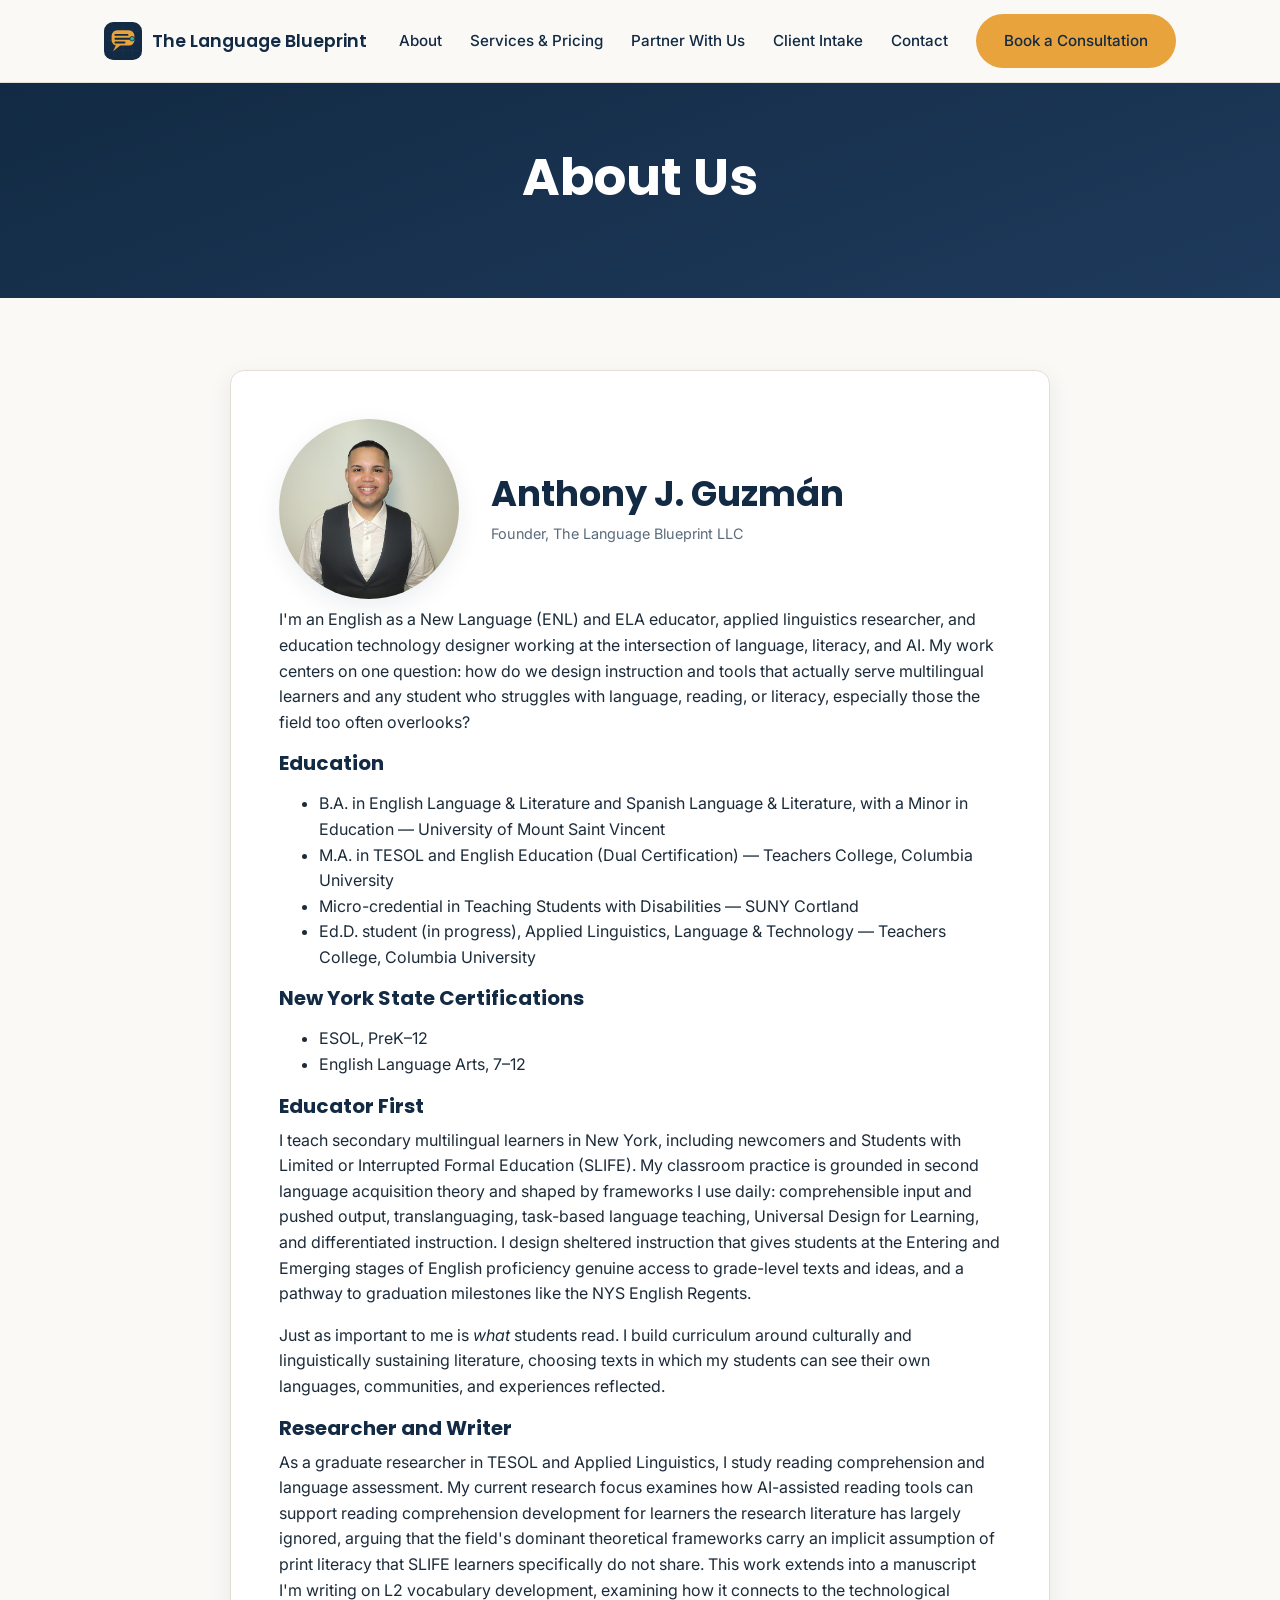
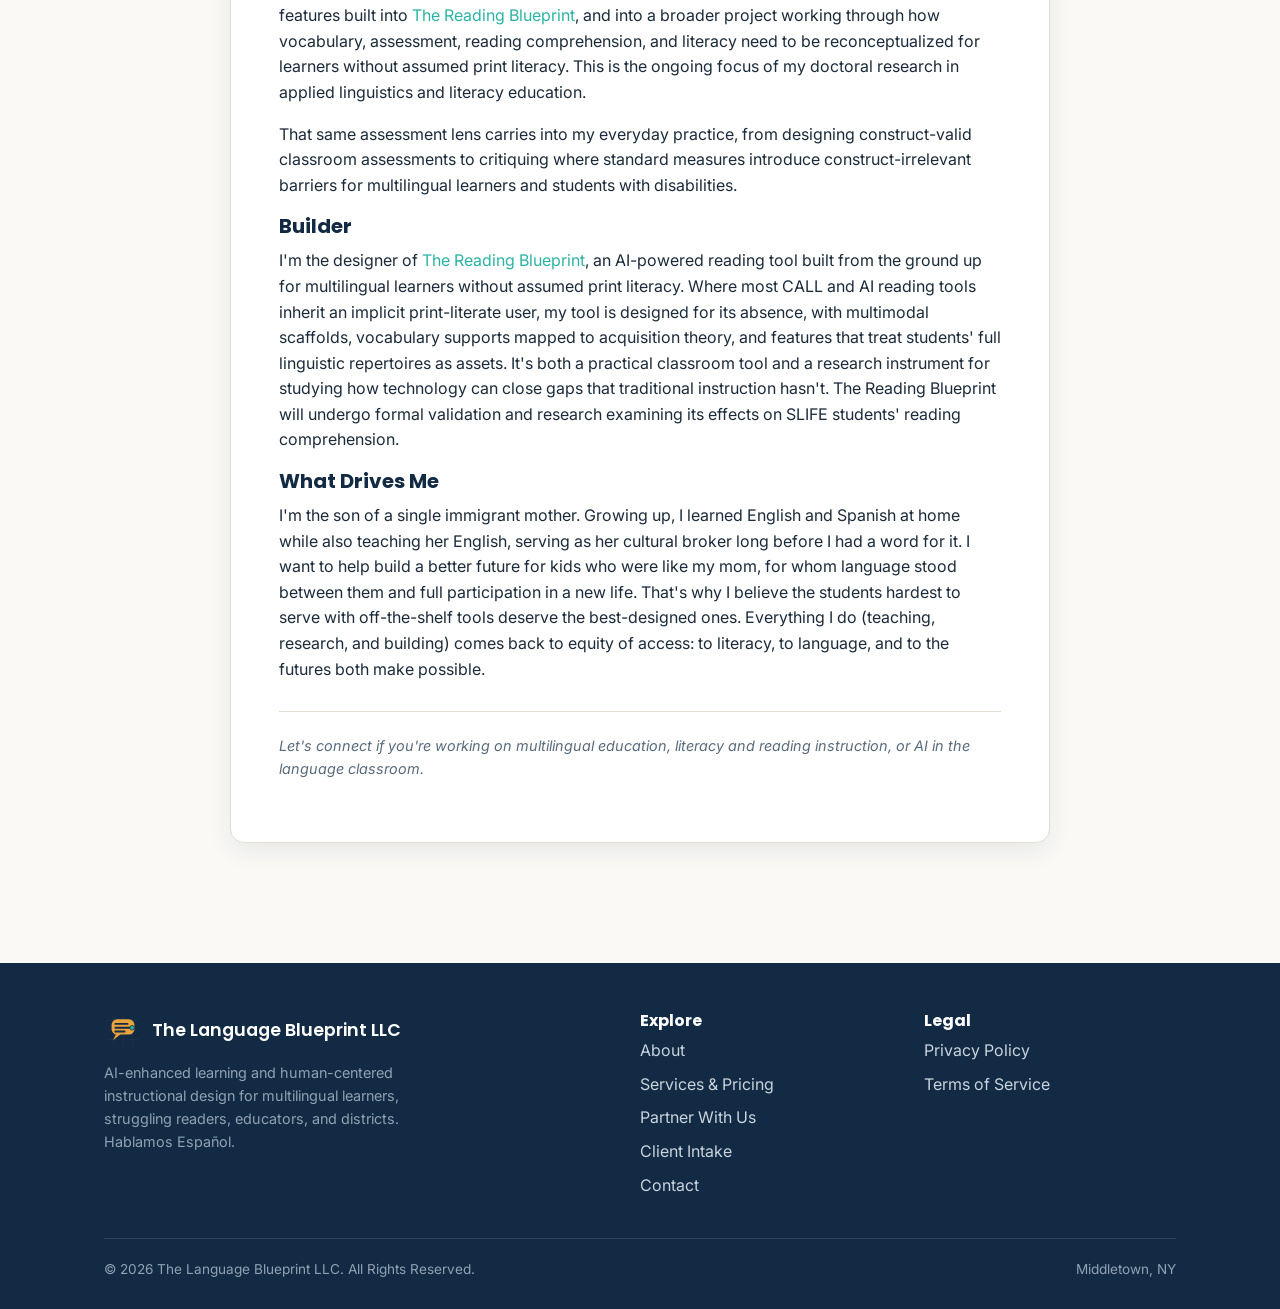
==== about.html @ ee3b9d3e "Link The Reading Blueprint in the Researcher and Writer section" ====
<!doctype html>
<html lang="en">
<head>
<meta charset="UTF-8">
<meta name="viewport" content="width=device-width, initial-scale=1.0">
<title>About Anthony J. Guzmán | The Language Blueprint LLC</title>
<meta name="description" content="ENL/ELA educator, applied linguistics researcher, and education technology designer working at the intersection of language, literacy, and AI.">
<link rel="icon" type="image/svg+xml" href="assets/favicon.svg">
<link rel="icon" type="image/png" sizes="128x128" href="assets/favicon-128.png">
<link rel="preconnect" href="https://fonts.googleapis.com">
<link href="https://fonts.googleapis.com/css2?family=Inter:wght@400;500;600&family=Poppins:wght@500;600;700&display=swap" rel="stylesheet">
<link rel="stylesheet" href="css/style.css">
</head>
<body>

<header class="site-header">
  <nav class="nav">
    <a href="index.html" class="brand">
      <img src="assets/logo-icon.svg" alt="The Language Blueprint LLC logo">
      The Language Blueprint
    </a>
    <button class="nav-toggle" aria-label="Toggle menu">&#9776;</button>
    <ul class="nav-links">
      <li><a href="about.html">About</a></li>
      <li><a href="services.html">Services &amp; Pricing</a></li>
          <li><a href="partner.html">Partner With Us</a></li>
      <li><a href="intake.html">Client Intake</a></li>
      <li><a href="contact.html">Contact</a></li>
      <li><a href="contact.html#book" class="btn btn-primary">Book a Consultation</a></li>
    </ul>
  </nav>
</header>

<section class="hero" style="padding:64px 0;">
  <div class="container">
    <h1>About Us</h1>
  </div>
</section>

<section>
  <div class="container">
    <div class="legal-doc" style="max-width:820px;">

      <div style="display:flex; gap:32px; align-items:center; flex-wrap:wrap; margin-bottom:8px;">
        <img src="assets/anthony-photo.jpg" alt="Anthony J. Guzmán" style="width:180px; height:180px; object-fit:cover; border-radius:50%; box-shadow:var(--shadow); flex-shrink:0;">
        <div>
          <h2 style="margin-bottom:0.2em;">Anthony J. Guzmán</h2>
          <p class="small" style="margin:0;">Founder, The Language Blueprint LLC</p>
        </div>
      </div>

      <p>I'm an English as a New Language (ENL) and ELA educator, applied linguistics researcher, and education technology designer working at the intersection of language, literacy, and AI. My work centers on one question: how do we design instruction and tools that actually serve multilingual learners and any student who struggles with language, reading, or literacy, especially those the field too often overlooks?</p>

      <h3>Education</h3>
      <ul>
        <li>B.A. in English Language &amp; Literature and Spanish Language &amp; Literature, with a Minor in Education — University of Mount Saint Vincent</li>
        <li>M.A. in TESOL and English Education (Dual Certification) — Teachers College, Columbia University</li>
        <li>Micro-credential in Teaching Students with Disabilities — SUNY Cortland</li>
        <li>Ed.D. student (in progress), Applied Linguistics, Language &amp; Technology — Teachers College, Columbia University</li>
      </ul>

      <h3>New York State Certifications</h3>
      <ul>
        <li>ESOL, PreK–12</li>
        <li>English Language Arts, 7–12</li>
      </ul>

      <h3>Educator First</h3>
      <p>I teach secondary multilingual learners in New York, including newcomers and Students with Limited or Interrupted Formal Education (SLIFE). My classroom practice is grounded in second language acquisition theory and shaped by frameworks I use daily: comprehensible input and pushed output, translanguaging, task-based language teaching, Universal Design for Learning, and differentiated instruction. I design sheltered instruction that gives students at the Entering and Emerging stages of English proficiency genuine access to grade-level texts and ideas, and a pathway to graduation milestones like the NYS English Regents.</p>
      <p>Just as important to me is <em>what</em> students read. I build curriculum around culturally and linguistically sustaining literature, choosing texts in which my students can see their own languages, communities, and experiences reflected.</p>

      <h3>Researcher and Writer</h3>
      <p>As a graduate researcher in TESOL and Applied Linguistics, I study reading comprehension and language assessment. My current research focus examines how AI-assisted reading tools can support reading comprehension development for learners the research literature has largely ignored, arguing that the field's dominant theoretical frameworks carry an implicit assumption of print literacy that SLIFE learners specifically do not share. This work extends into a manuscript I'm writing on L2 vocabulary development, examining how it connects to the technological features built into <a href="https://slife-app-158333036460.us-central1.run.app/app" target="_blank" rel="noopener">The Reading Blueprint</a>, and into a broader project working through how vocabulary, assessment, reading comprehension, and literacy need to be reconceptualized for learners without assumed print literacy. This is the ongoing focus of my doctoral research in applied linguistics and literacy education.</p>
      <p>That same assessment lens carries into my everyday practice, from designing construct-valid classroom assessments to critiquing where standard measures introduce construct-irrelevant barriers for multilingual learners and students with disabilities.</p>

      <h3>Builder</h3>
      <p>I'm the designer of <a href="https://slife-app-158333036460.us-central1.run.app/app" target="_blank" rel="noopener">The Reading Blueprint</a>, an AI-powered reading tool built from the ground up for multilingual learners without assumed print literacy. Where most CALL and AI reading tools inherit an implicit print-literate user, my tool is designed for its absence, with multimodal scaffolds, vocabulary supports mapped to acquisition theory, and features that treat students' full linguistic repertoires as assets. It's both a practical classroom tool and a research instrument for studying how technology can close gaps that traditional instruction hasn't. The Reading Blueprint will undergo formal validation and research examining its effects on SLIFE students' reading comprehension.</p>

      <h3>What Drives Me</h3>
      <p>I'm the son of a single immigrant mother. Growing up, I learned English and Spanish at home while also teaching her English, serving as her cultural broker long before I had a word for it. I want to help build a better future for kids who were like my mom, for whom language stood between them and full participation in a new life. That's why I believe the students hardest to serve with off-the-shelf tools deserve the best-designed ones. Everything I do (teaching, research, and building) comes back to equity of access: to literacy, to language, and to the futures both make possible.</p>

      <p class="small" style="margin-top:2em; border-top:1px solid var(--border); padding-top:1.5em;"><em>Let's connect if you're working on multilingual education, literacy and reading instruction, or AI in the language classroom.</em></p>

    </div>
  </div>
</section>

<footer class="site-footer">
  <div class="container">
    <div class="footer-grid">
      <div>
        <a href="index.html" class="brand" style="color:#fff;">
          <img src="assets/logo-icon.svg" alt="The Language Blueprint LLC logo">
          The Language Blueprint LLC
        </a>
        <p class="small" style="color:#90A2B3; max-width:320px; margin-top:12px;">AI-enhanced learning and human-centered instructional design for multilingual learners, struggling readers, educators, and districts. Hablamos Español.</p>
      </div>
      <div>
        <h4>Explore</h4>
        <ul>
          <li><a href="about.html">About</a></li>
          <li><a href="services.html">Services &amp; Pricing</a></li>
          <li><a href="partner.html">Partner With Us</a></li>
          <li><a href="intake.html">Client Intake</a></li>
          <li><a href="contact.html">Contact</a></li>
        </ul>
      </div>
      <div>
        <h4>Legal</h4>
        <ul>
          <li><a href="privacy-policy.html">Privacy Policy</a></li>
          <li><a href="terms-of-service.html">Terms of Service</a></li>
        </ul>
      </div>
    </div>
    <div class="footer-bottom">
      <span>&copy; <span id="year"></span> The Language Blueprint LLC. All Rights Reserved.</span>
      <span>Middletown, NY</span>
    </div>
  </div>
</footer>

<script src="js/main.js"></script>
</body>
</html>
---- css/style.css ----
/* ============================================
   The Language Blueprint LLC — Site Stylesheet
   ============================================ */

:root {
  --navy: #122A43;
  --navy-light: #1E3A5C;
  --amber: #E8A33D;
  --amber-dark: #C9812A;
  --teal: #2BB3A3;
  --bg: #FAF9F6;
  --bg-alt: #F1EEE6;
  --text: #1C2B3A;
  --muted: #5A6B7B;
  --border: #E3DFD4;
  --radius: 14px;
  --max-width: 1120px;
  --shadow: 0 8px 24px rgba(18, 42, 67, 0.08);
}

* { box-sizing: border-box; }

html { scroll-behavior: smooth; }

body {
  margin: 0;
  font-family: 'Inter', 'Segoe UI', Arial, sans-serif;
  color: var(--text);
  background: var(--bg);
  line-height: 1.6;
}

h1, h2, h3, h4 {
  font-family: 'Poppins', 'Segoe UI', Arial, sans-serif;
  color: var(--navy);
  line-height: 1.2;
  margin: 0 0 0.5em;
}

h1 { font-size: clamp(2.1rem, 4vw, 3.2rem); }
h2 { font-size: clamp(1.6rem, 3vw, 2.2rem); }
h3 { font-size: 1.25rem; }

p { margin: 0 0 1em; color: var(--text); }

a { color: var(--teal); text-decoration: none; }
a:hover { text-decoration: underline; }

img, svg { max-width: 100%; display: block; }

.container {
  max-width: var(--max-width);
  margin: 0 auto;
  padding: 0 24px;
}

/* ---------- Header / Nav ---------- */

.site-header {
  position: sticky;
  top: 0;
  z-index: 100;
  background: rgba(250, 249, 246, 0.92);
  backdrop-filter: blur(6px);
  border-bottom: 1px solid var(--border);
}

.nav {
  display: flex;
  align-items: center;
  justify-content: space-between;
  padding: 14px 24px;
  max-width: var(--max-width);
  margin: 0 auto;
}

.brand {
  display: flex;
  align-items: center;
  gap: 10px;
  font-family: 'Poppins', sans-serif;
  font-weight: 600;
  font-size: 1.1rem;
  color: var(--navy);
}

.brand img { width: 38px; height: 38px; }
.brand:hover { text-decoration: none; }

.nav-links {
  display: flex;
  align-items: center;
  gap: 28px;
  list-style: none;
  margin: 0;
  padding: 0;
}

.nav-links a {
  color: var(--navy);
  font-weight: 500;
  font-size: 0.95rem;
}

.nav-toggle {
  display: none;
  background: none;
  border: none;
  font-size: 1.6rem;
  color: var(--navy);
  cursor: pointer;
}

@media (max-width: 780px) {
  .nav-toggle { display: block; }
  .nav-links {
    position: absolute;
    top: 100%;
    left: 0;
    right: 0;
    background: var(--bg);
    flex-direction: column;
    align-items: flex-start;
    gap: 0;
    border-bottom: 1px solid var(--border);
    max-height: 0;
    overflow: hidden;
    transition: max-height 0.25s ease;
  }
  .nav-links.open { max-height: 400px; }
  .nav-links li { width: 100%; }
  .nav-links a {
    display: block;
    padding: 14px 24px;
    width: 100%;
    border-top: 1px solid var(--border);
  }
}

/* ---------- Buttons ---------- */

.btn {
  display: inline-flex;
  align-items: center;
  justify-content: center;
  gap: 8px;
  padding: 13px 26px;
  border-radius: 999px;
  font-weight: 600;
  font-size: 0.95rem;
  cursor: pointer;
  border: 2px solid transparent;
  transition: transform 0.15s ease, box-shadow 0.15s ease, background 0.15s ease;
  white-space: nowrap;
}

.btn:hover { text-decoration: none; transform: translateY(-1px); }

.btn-primary {
  background: var(--amber);
  color: var(--navy);
}
.btn-primary:hover { background: var(--amber-dark); }

.btn-outline {
  background: transparent;
  border-color: var(--navy);
  color: var(--navy);
}
.btn-outline:hover { background: var(--navy); color: #fff; }

.btn-teal {
  background: var(--teal);
  color: #fff;
}
.btn-teal:hover { background: #23917f; }

.btn-block { width: 100%; }

/* ---------- Hero ---------- */

.hero {
  background: linear-gradient(160deg, var(--navy) 0%, var(--navy-light) 100%);
  color: #fff;
  padding: 96px 0 84px;
}

.hero .container { text-align: center; max-width: 780px; }

.hero h1 { color: #fff; }

.hero p.lede {
  font-size: 1.15rem;
  color: #DDE6EE;
  margin-bottom: 2em;
}

.hero-ctas {
  display: flex;
  gap: 16px;
  justify-content: center;
  flex-wrap: wrap;
}

/* ---------- Sections ---------- */

section { padding: 72px 0; }
section.alt { background: var(--bg-alt); }

.section-head {
  text-align: center;
  max-width: 640px;
  margin: 0 auto 48px;
}

.section-head p { color: var(--muted); }

/* ---------- Cards / Grid ---------- */

.grid {
  display: grid;
  gap: 28px;
  grid-template-columns: repeat(auto-fit, minmax(250px, 1fr));
}

.card {
  background: #fff;
  border: 1px solid var(--border);
  border-radius: var(--radius);
  padding: 28px;
  box-shadow: var(--shadow);
}

.card ul { padding-left: 1.1em; margin: 0.5em 0 0; color: var(--muted); }
.card li { margin-bottom: 0.4em; }

.icon-badge {
  width: 44px;
  height: 44px;
  border-radius: 12px;
  background: var(--amber);
  color: var(--navy);
  display: flex;
  align-items: center;
  justify-content: center;
  font-weight: 700;
  margin-bottom: 16px;
}

/* ---------- Pricing ---------- */

.price-card {
  background: #fff;
  border: 1px solid var(--border);
  border-radius: var(--radius);
  padding: 32px;
  box-shadow: var(--shadow);
  display: flex;
  flex-direction: column;
}

.price-card .fee {
  font-family: 'Poppins', sans-serif;
  font-size: 2rem;
  font-weight: 600;
  color: var(--navy);
  margin: 8px 0 16px;
}

.price-card .fee span {
  font-size: 0.95rem;
  color: var(--muted);
  font-weight: 400;
}

.price-card ul {
  list-style: none;
  padding: 0;
  margin: 0 0 24px;
  color: var(--muted);
  flex-grow: 1;
}

.price-card li {
  padding-left: 1.6em;
  position: relative;
  margin-bottom: 10px;
}

.price-card li::before {
  content: "✓";
  position: absolute;
  left: 0;
  color: var(--teal);
  font-weight: 700;
}

.price-card.featured {
  border: 2px solid var(--amber);
  transform: scale(1.02);
}

.badge {
  display: inline-block;
  background: var(--teal);
  color: #fff;
  font-size: 0.75rem;
  font-weight: 700;
  letter-spacing: 0.05em;
  text-transform: uppercase;
  padding: 4px 12px;
  border-radius: 999px;
  margin-bottom: 12px;
  align-self: flex-start;
}

/* ---------- Forms ---------- */

.form-card {
  background: #fff;
  border: 1px solid var(--border);
  border-radius: var(--radius);
  padding: 32px;
  box-shadow: var(--shadow);
  max-width: 640px;
  margin: 0 auto;
}

label {
  display: block;
  font-weight: 600;
  font-size: 0.9rem;
  margin: 18px 0 6px;
  color: var(--navy);
}

label:first-child { margin-top: 0; }

input, select, textarea {
  width: 100%;
  padding: 12px 14px;
  border: 1px solid var(--border);
  border-radius: 8px;
  font-family: inherit;
  font-size: 1rem;
  background: var(--bg);
  color: var(--text);
}

input:focus, select:focus, textarea:focus {
  outline: none;
  border-color: var(--teal);
}

.checkbox-row {
  display: flex;
  gap: 10px;
  align-items: flex-start;
  margin-top: 20px;
}

.checkbox-row input { width: auto; margin-top: 4px; }
.checkbox-row label { margin: 0; font-weight: 400; font-size: 0.9rem; color: var(--muted); }

.form-note {
  font-size: 0.85rem;
  color: var(--muted);
  margin-top: 16px;
}

/* ---------- Footer ---------- */

.site-footer {
  background: var(--navy);
  color: #C9D4DE;
  padding: 48px 0 28px;
  margin-top: 48px;
}

.footer-grid {
  display: grid;
  grid-template-columns: 2fr 1fr 1fr;
  gap: 32px;
  margin-bottom: 32px;
}

.footer-grid h4 { color: #fff; font-size: 1rem; }
.footer-grid a { color: #C9D4DE; }
.footer-grid ul { list-style: none; padding: 0; margin: 0; }
.footer-grid li { margin-bottom: 8px; }

.footer-bottom {
  border-top: 1px solid rgba(255,255,255,0.12);
  padding-top: 20px;
  font-size: 0.85rem;
  display: flex;
  justify-content: space-between;
  flex-wrap: wrap;
  gap: 12px;
  color: #90A2B3;
}

@media (max-width: 640px) {
  .footer-grid { grid-template-columns: 1fr; }
}

/* ---------- Utility ---------- */

.text-center { text-align: center; }
.mt-0 { margin-top: 0; }
.small { font-size: 0.9rem; color: var(--muted); }

.legal-doc {
  max-width: 760px;
  margin: 0 auto;
  background: #fff;
  border: 1px solid var(--border);
  border-radius: var(--radius);
  padding: 48px;
  box-shadow: var(--shadow);
}

.legal-doc h2 { margin-top: 1.6em; }
.legal-doc h2:first-child { margin-top: 0; }

@media print {
  .site-header, .site-footer, .no-print { display: none; }
  .legal-doc { box-shadow: none; border: none; padding: 0; }
}
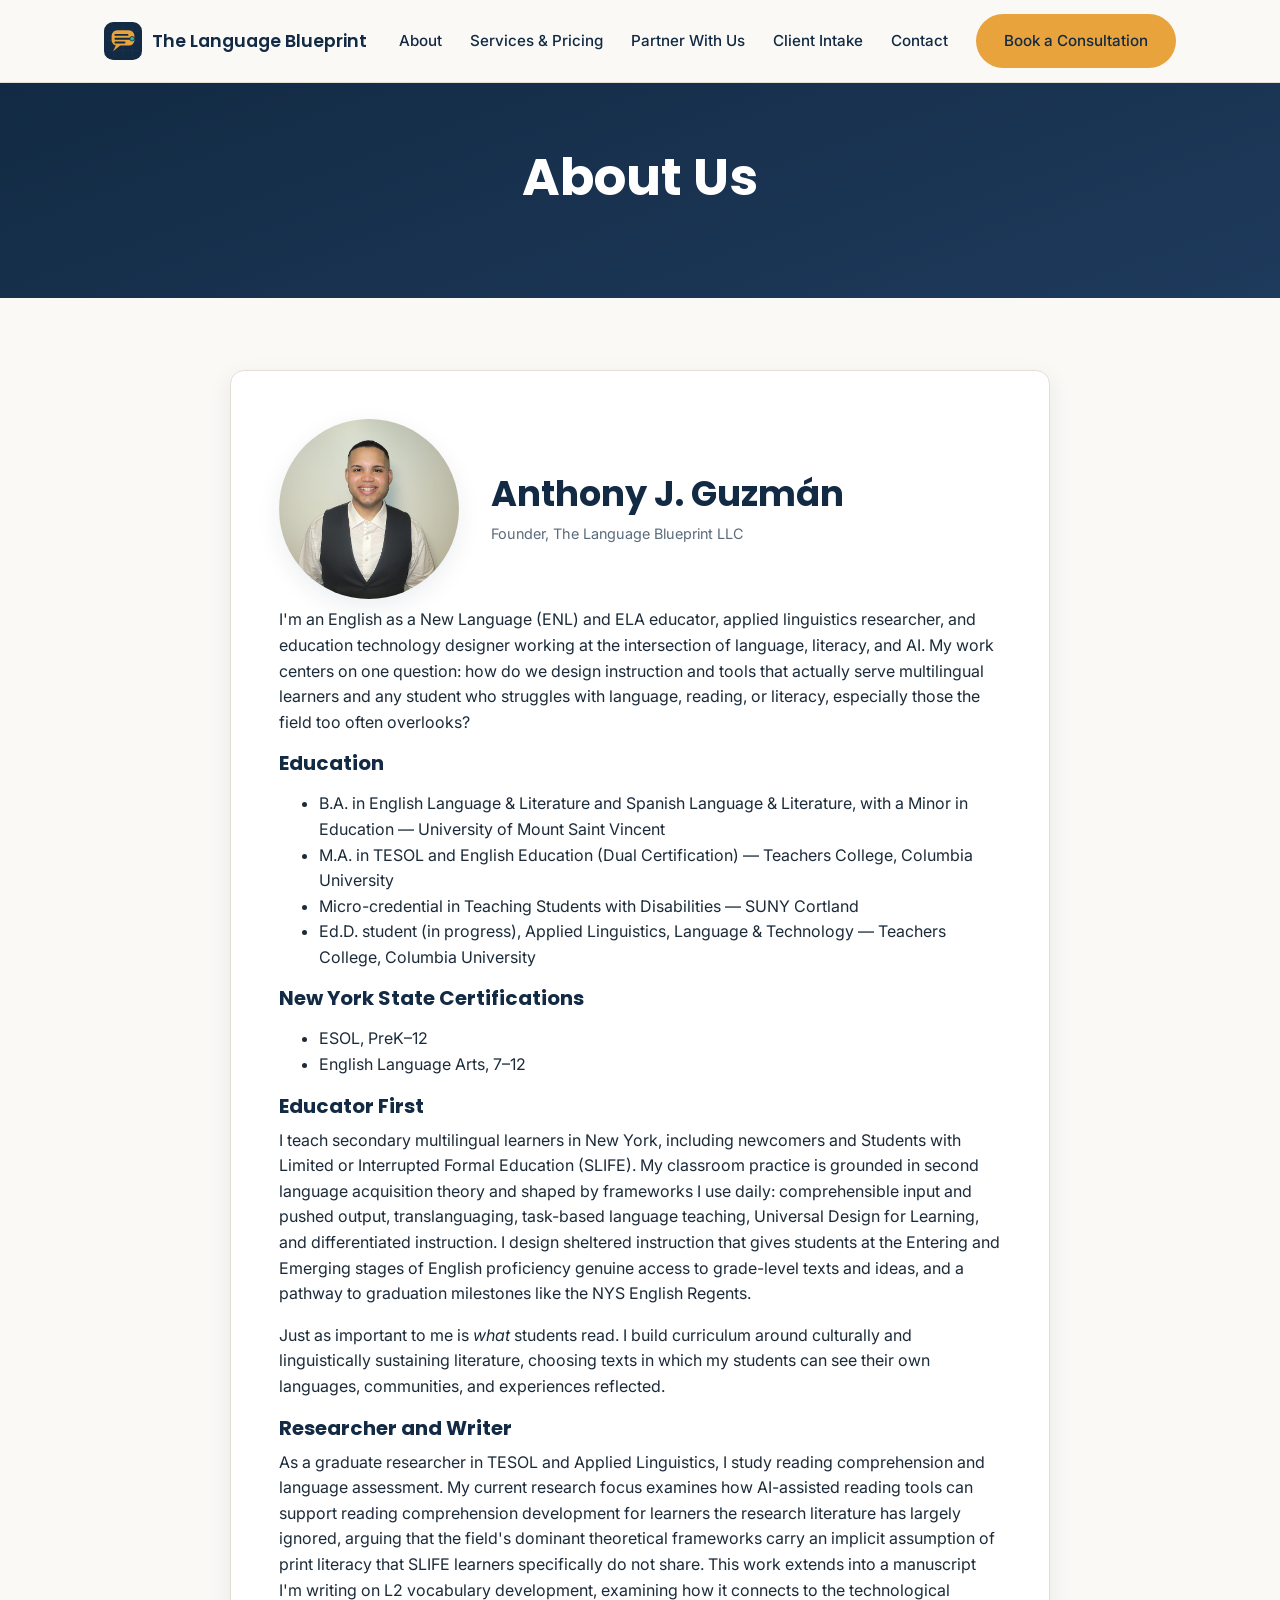
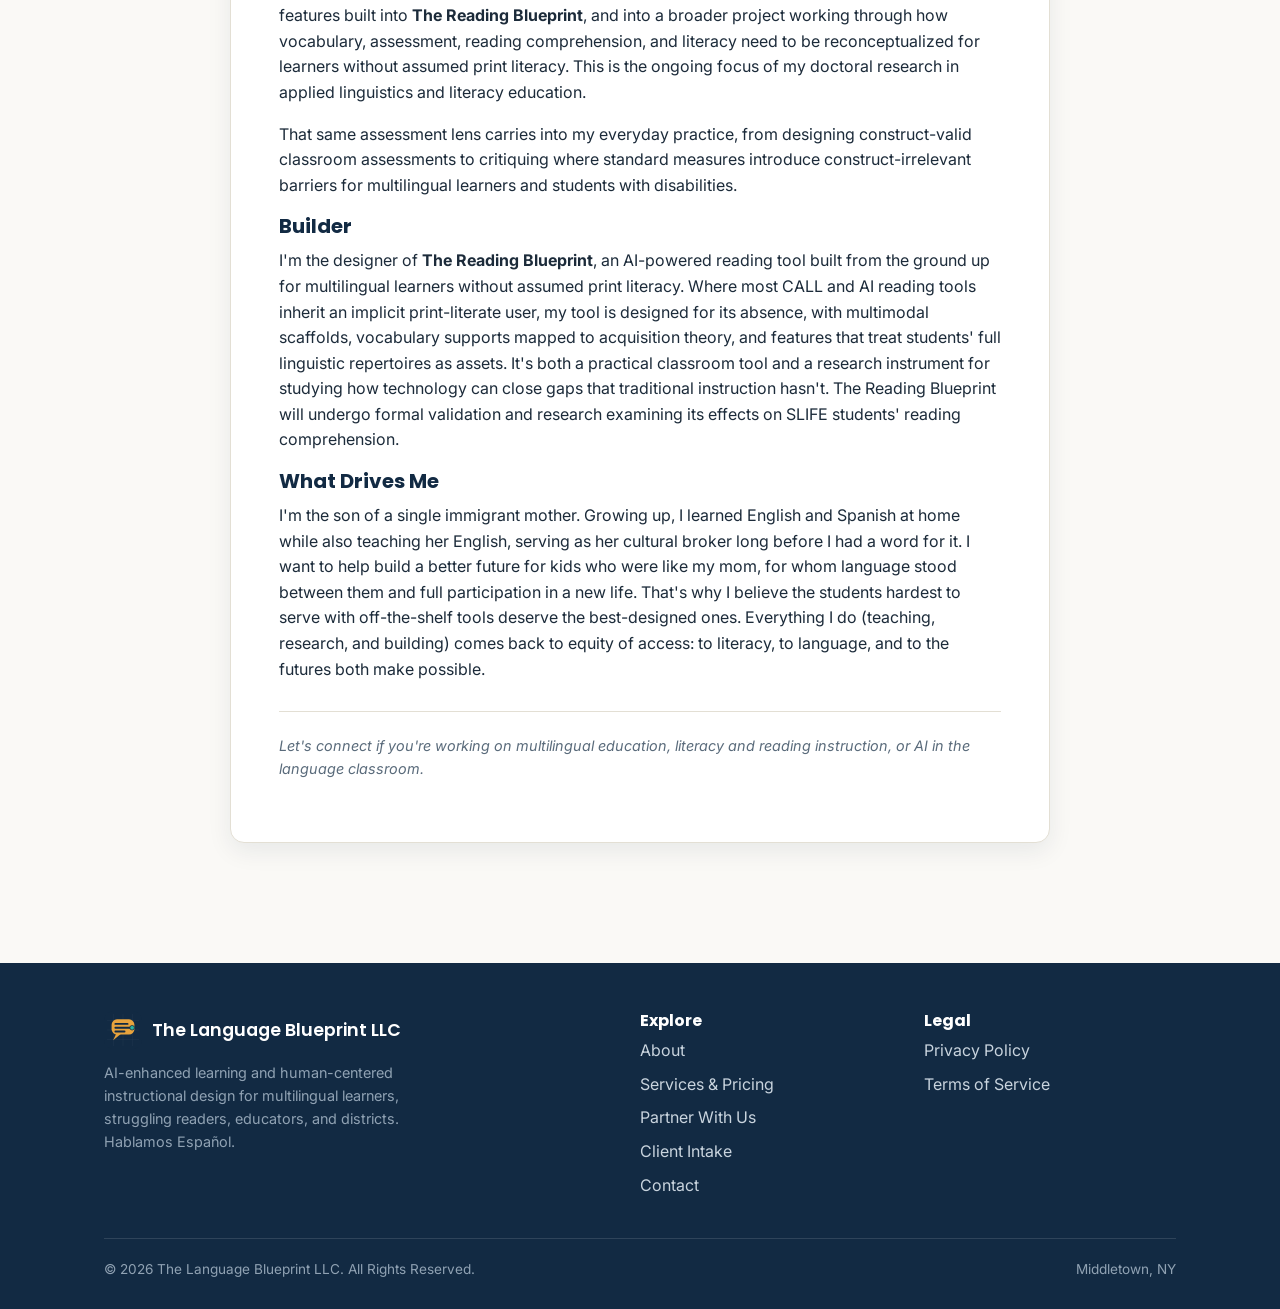
==== commit be4d2afb: "Remove links to The Reading Blueprint, use bold text instead" ====
--- a/about.html
+++ b/about.html
@@ -70,11 +70,11 @@
       <p>Just as important to me is <em>what</em> students read. I build curriculum around culturally and linguistically sustaining literature, choosing texts in which my students can see their own languages, communities, and experiences reflected.</p>
 
       <h3>Researcher and Writer</h3>
-      <p>As a graduate researcher in TESOL and Applied Linguistics, I study reading comprehension and language assessment. My current research focus examines how AI-assisted reading tools can support reading comprehension development for learners the research literature has largely ignored, arguing that the field's dominant theoretical frameworks carry an implicit assumption of print literacy that SLIFE learners specifically do not share. This work extends into a manuscript I'm writing on L2 vocabulary development, examining how it connects to the technological features built into <a href="https://slife-app-158333036460.us-central1.run.app/app" target="_blank" rel="noopener">The Reading Blueprint</a>, and into a broader project working through how vocabulary, assessment, reading comprehension, and literacy need to be reconceptualized for learners without assumed print literacy. This is the ongoing focus of my doctoral research in applied linguistics and literacy education.</p>
+      <p>As a graduate researcher in TESOL and Applied Linguistics, I study reading comprehension and language assessment. My current research focus examines how AI-assisted reading tools can support reading comprehension development for learners the research literature has largely ignored, arguing that the field's dominant theoretical frameworks carry an implicit assumption of print literacy that SLIFE learners specifically do not share. This work extends into a manuscript I'm writing on L2 vocabulary development, examining how it connects to the technological features built into <strong>The Reading Blueprint</strong>, and into a broader project working through how vocabulary, assessment, reading comprehension, and literacy need to be reconceptualized for learners without assumed print literacy. This is the ongoing focus of my doctoral research in applied linguistics and literacy education.</p>
       <p>That same assessment lens carries into my everyday practice, from designing construct-valid classroom assessments to critiquing where standard measures introduce construct-irrelevant barriers for multilingual learners and students with disabilities.</p>
 
       <h3>Builder</h3>
-      <p>I'm the designer of <a href="https://slife-app-158333036460.us-central1.run.app/app" target="_blank" rel="noopener">The Reading Blueprint</a>, an AI-powered reading tool built from the ground up for multilingual learners without assumed print literacy. Where most CALL and AI reading tools inherit an implicit print-literate user, my tool is designed for its absence, with multimodal scaffolds, vocabulary supports mapped to acquisition theory, and features that treat students' full linguistic repertoires as assets. It's both a practical classroom tool and a research instrument for studying how technology can close gaps that traditional instruction hasn't. The Reading Blueprint will undergo formal validation and research examining its effects on SLIFE students' reading comprehension.</p>
+      <p>I'm the designer of <strong>The Reading Blueprint</strong>, an AI-powered reading tool built from the ground up for multilingual learners without assumed print literacy. Where most CALL and AI reading tools inherit an implicit print-literate user, my tool is designed for its absence, with multimodal scaffolds, vocabulary supports mapped to acquisition theory, and features that treat students' full linguistic repertoires as assets. It's both a practical classroom tool and a research instrument for studying how technology can close gaps that traditional instruction hasn't. The Reading Blueprint will undergo formal validation and research examining its effects on SLIFE students' reading comprehension.</p>
 
       <h3>What Drives Me</h3>
       <p>I'm the son of a single immigrant mother. Growing up, I learned English and Spanish at home while also teaching her English, serving as her cultural broker long before I had a word for it. I want to help build a better future for kids who were like my mom, for whom language stood between them and full participation in a new life. That's why I believe the students hardest to serve with off-the-shelf tools deserve the best-designed ones. Everything I do (teaching, research, and building) comes back to equity of access: to literacy, to language, and to the futures both make possible.</p>
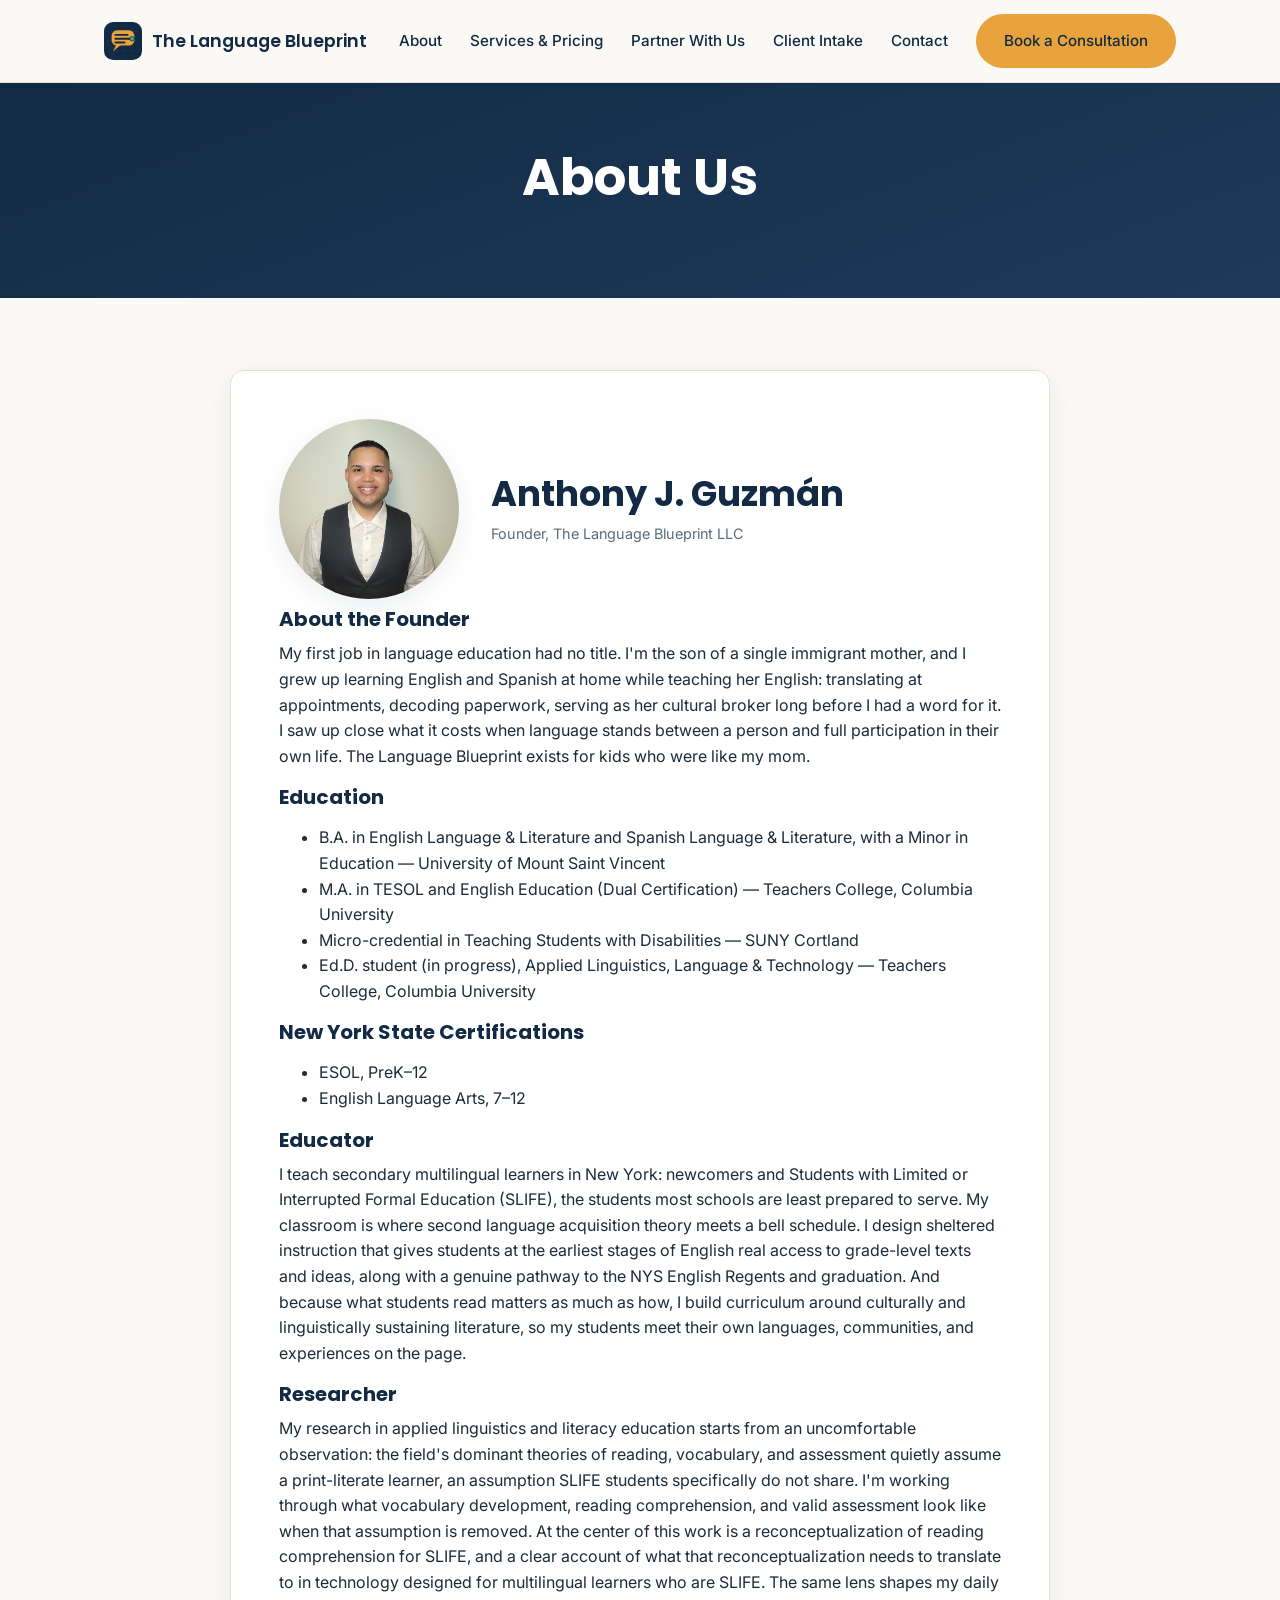
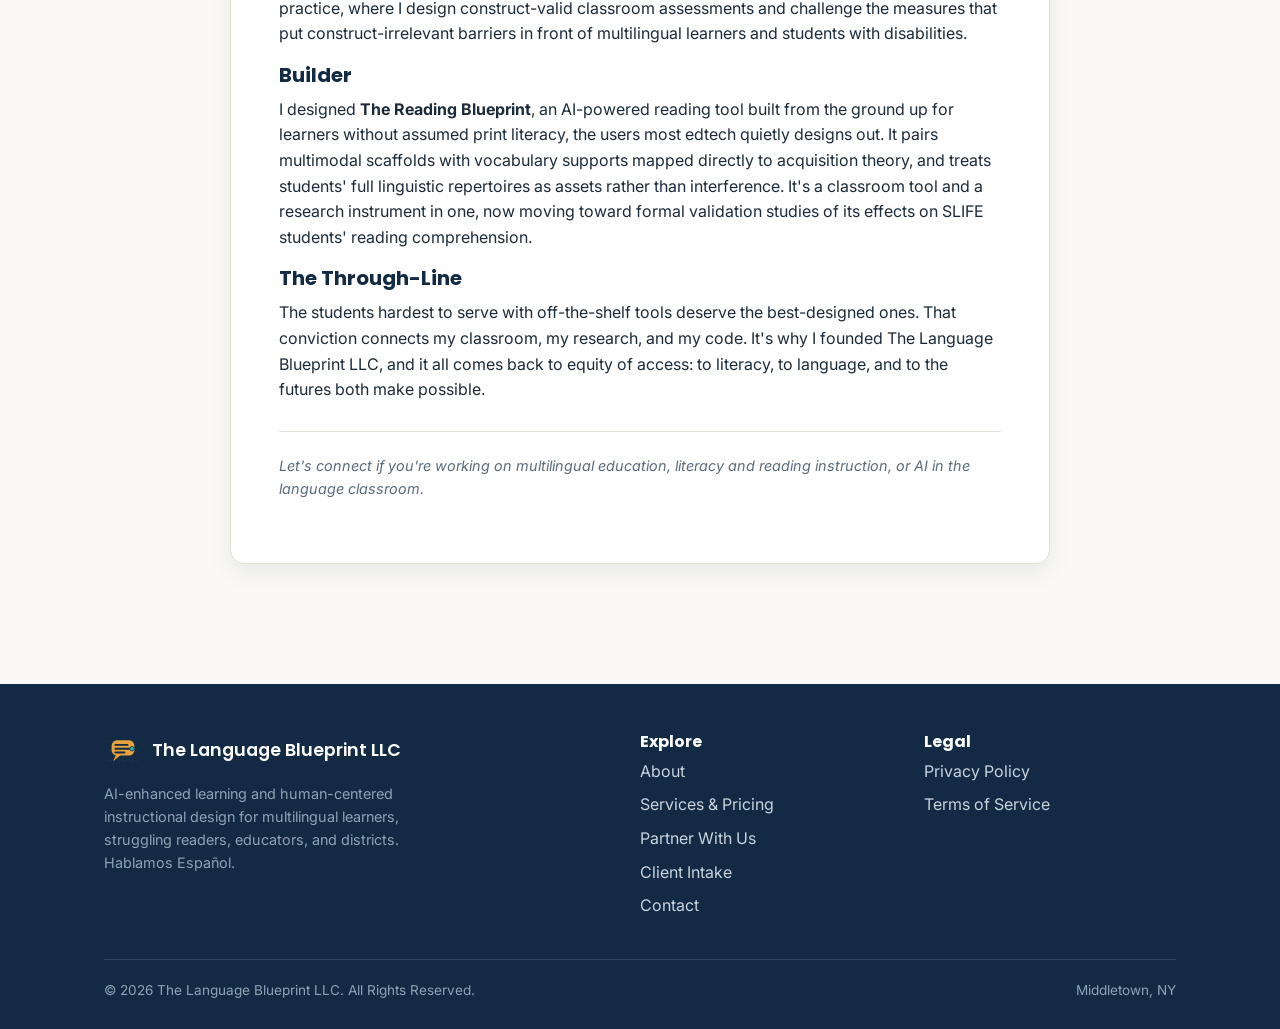
==== commit e2724b18: "Rewrite About Us page: About the Founder, Educator, Researcher, Builder, The Through-Line" ====
--- a/about.html
+++ b/about.html
@@ -49,7 +49,8 @@
         </div>
       </div>
 
-      <p>I'm an English as a New Language (ENL) and ELA educator, applied linguistics researcher, and education technology designer working at the intersection of language, literacy, and AI. My work centers on one question: how do we design instruction and tools that actually serve multilingual learners and any student who struggles with language, reading, or literacy, especially those the field too often overlooks?</p>
+      <h3>About the Founder</h3>
+      <p>My first job in language education had no title. I'm the son of a single immigrant mother, and I grew up learning English and Spanish at home while teaching her English: translating at appointments, decoding paperwork, serving as her cultural broker long before I had a word for it. I saw up close what it costs when language stands between a person and full participation in their own life. The Language Blueprint exists for kids who were like my mom.</p>
 
       <h3>Education</h3>
       <ul>
@@ -65,19 +66,17 @@
         <li>English Language Arts, 7–12</li>
       </ul>
 
-      <h3>Educator First</h3>
-      <p>I teach secondary multilingual learners in New York, including newcomers and Students with Limited or Interrupted Formal Education (SLIFE). My classroom practice is grounded in second language acquisition theory and shaped by frameworks I use daily: comprehensible input and pushed output, translanguaging, task-based language teaching, Universal Design for Learning, and differentiated instruction. I design sheltered instruction that gives students at the Entering and Emerging stages of English proficiency genuine access to grade-level texts and ideas, and a pathway to graduation milestones like the NYS English Regents.</p>
-      <p>Just as important to me is <em>what</em> students read. I build curriculum around culturally and linguistically sustaining literature, choosing texts in which my students can see their own languages, communities, and experiences reflected.</p>
+      <h3>Educator</h3>
+      <p>I teach secondary multilingual learners in New York: newcomers and Students with Limited or Interrupted Formal Education (SLIFE), the students most schools are least prepared to serve. My classroom is where second language acquisition theory meets a bell schedule. I design sheltered instruction that gives students at the earliest stages of English real access to grade-level texts and ideas, along with a genuine pathway to the NYS English Regents and graduation. And because what students read matters as much as how, I build curriculum around culturally and linguistically sustaining literature, so my students meet their own languages, communities, and experiences on the page.</p>
 
-      <h3>Researcher and Writer</h3>
-      <p>As a graduate researcher in TESOL and Applied Linguistics, I study reading comprehension and language assessment. My current research focus examines how AI-assisted reading tools can support reading comprehension development for learners the research literature has largely ignored, arguing that the field's dominant theoretical frameworks carry an implicit assumption of print literacy that SLIFE learners specifically do not share. This work extends into a manuscript I'm writing on L2 vocabulary development, examining how it connects to the technological features built into <strong>The Reading Blueprint</strong>, and into a broader project working through how vocabulary, assessment, reading comprehension, and literacy need to be reconceptualized for learners without assumed print literacy. This is the ongoing focus of my doctoral research in applied linguistics and literacy education.</p>
-      <p>That same assessment lens carries into my everyday practice, from designing construct-valid classroom assessments to critiquing where standard measures introduce construct-irrelevant barriers for multilingual learners and students with disabilities.</p>
+      <h3>Researcher</h3>
+      <p>My research in applied linguistics and literacy education starts from an uncomfortable observation: the field's dominant theories of reading, vocabulary, and assessment quietly assume a print-literate learner, an assumption SLIFE students specifically do not share. I'm working through what vocabulary development, reading comprehension, and valid assessment look like when that assumption is removed. At the center of this work is a reconceptualization of reading comprehension for SLIFE, and a clear account of what that reconceptualization needs to translate to in technology designed for multilingual learners who are SLIFE. The same lens shapes my daily practice, where I design construct-valid classroom assessments and challenge the measures that put construct-irrelevant barriers in front of multilingual learners and students with disabilities.</p>
 
       <h3>Builder</h3>
-      <p>I'm the designer of <strong>The Reading Blueprint</strong>, an AI-powered reading tool built from the ground up for multilingual learners without assumed print literacy. Where most CALL and AI reading tools inherit an implicit print-literate user, my tool is designed for its absence, with multimodal scaffolds, vocabulary supports mapped to acquisition theory, and features that treat students' full linguistic repertoires as assets. It's both a practical classroom tool and a research instrument for studying how technology can close gaps that traditional instruction hasn't. The Reading Blueprint will undergo formal validation and research examining its effects on SLIFE students' reading comprehension.</p>
+      <p>I designed <strong>The Reading Blueprint</strong>, an AI-powered reading tool built from the ground up for learners without assumed print literacy, the users most edtech quietly designs out. It pairs multimodal scaffolds with vocabulary supports mapped directly to acquisition theory, and treats students' full linguistic repertoires as assets rather than interference. It's a classroom tool and a research instrument in one, now moving toward formal validation studies of its effects on SLIFE students' reading comprehension.</p>
 
-      <h3>What Drives Me</h3>
-      <p>I'm the son of a single immigrant mother. Growing up, I learned English and Spanish at home while also teaching her English, serving as her cultural broker long before I had a word for it. I want to help build a better future for kids who were like my mom, for whom language stood between them and full participation in a new life. That's why I believe the students hardest to serve with off-the-shelf tools deserve the best-designed ones. Everything I do (teaching, research, and building) comes back to equity of access: to literacy, to language, and to the futures both make possible.</p>
+      <h3>The Through-Line</h3>
+      <p>The students hardest to serve with off-the-shelf tools deserve the best-designed ones. That conviction connects my classroom, my research, and my code. It's why I founded The Language Blueprint LLC, and it all comes back to equity of access: to literacy, to language, and to the futures both make possible.</p>
 
       <p class="small" style="margin-top:2em; border-top:1px solid var(--border); padding-top:1.5em;"><em>Let's connect if you're working on multilingual education, literacy and reading instruction, or AI in the language classroom.</em></p>
 
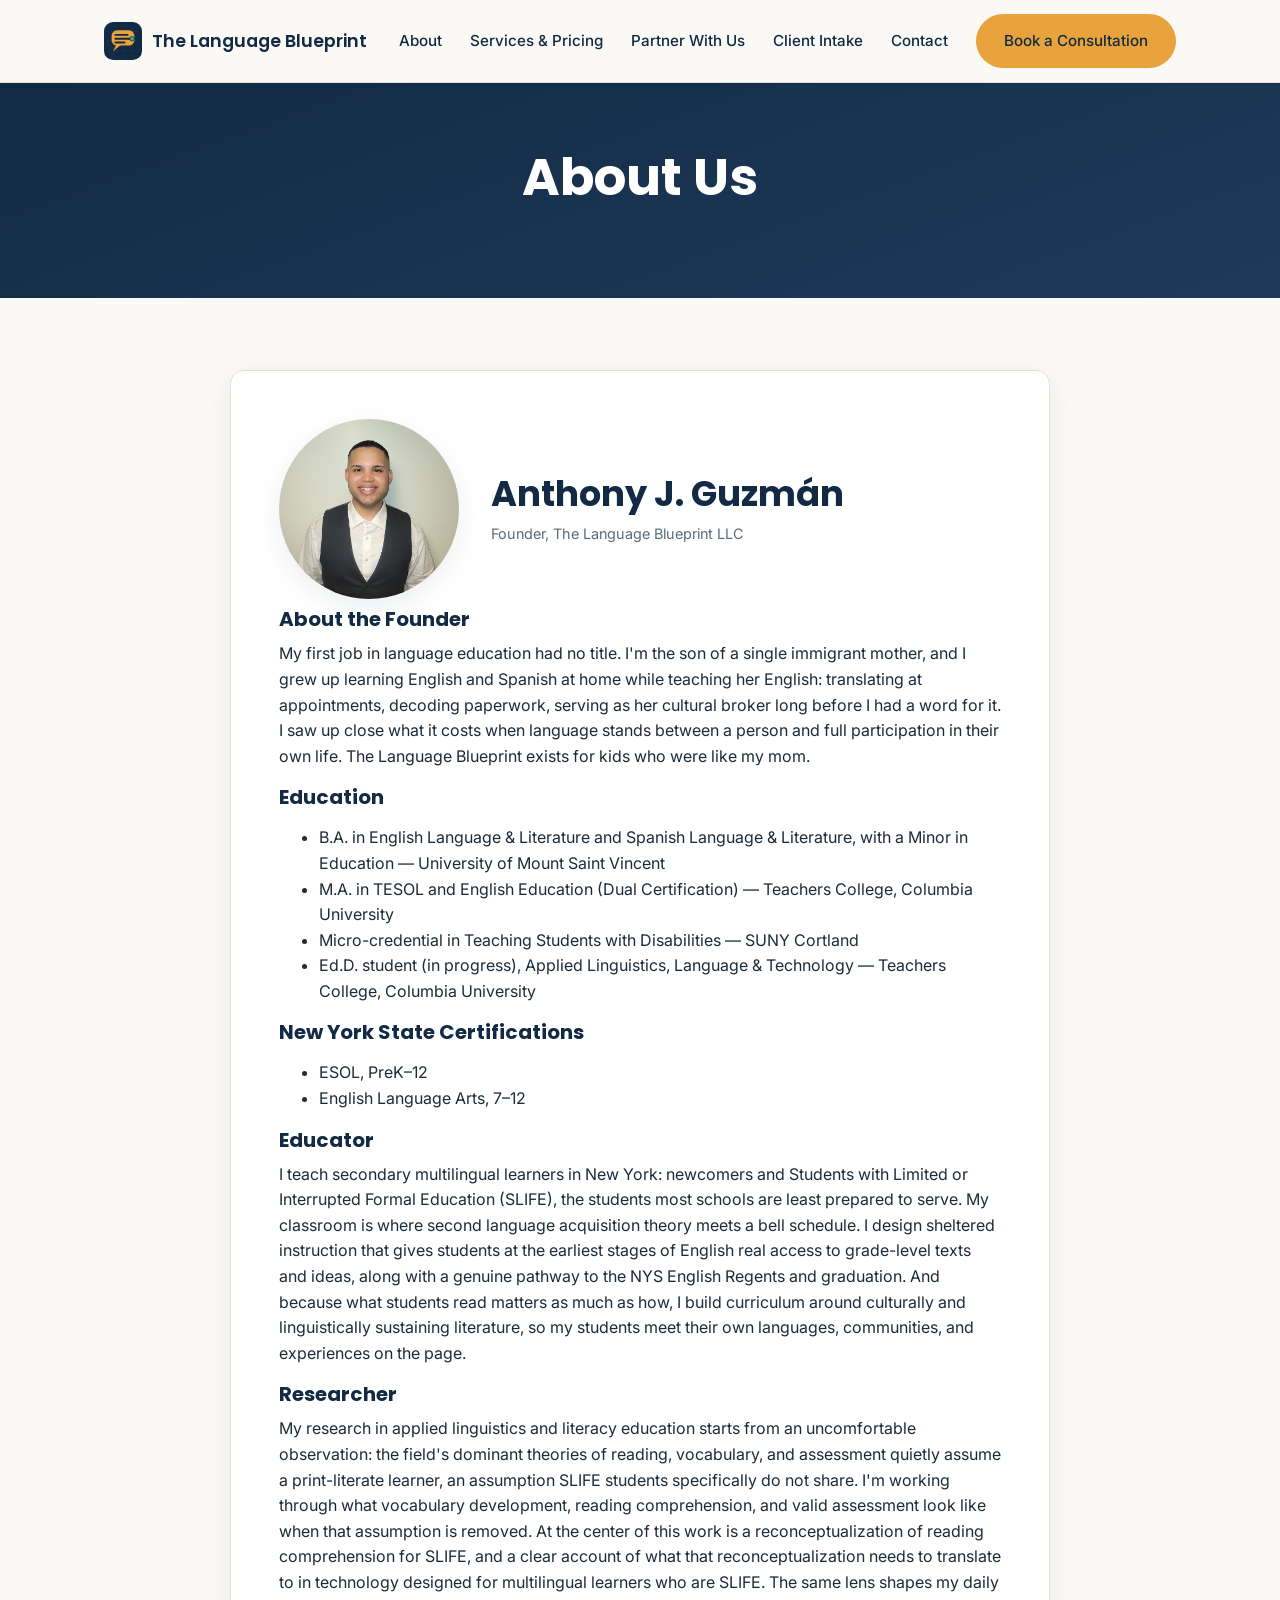
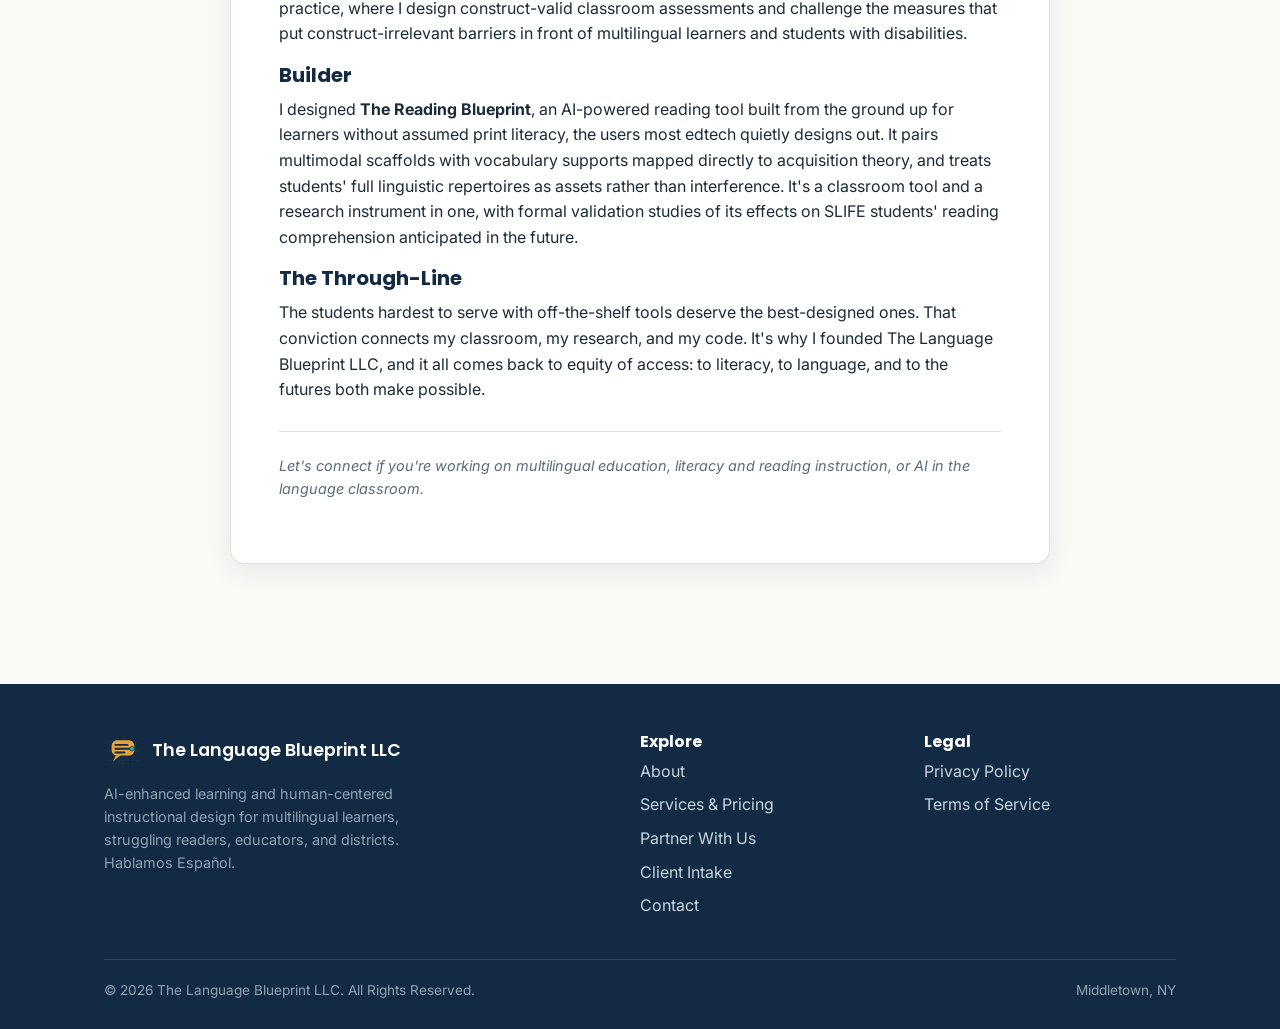
==== commit 462580ea: "Soften validation studies wording to anticipated future, not definitive" ====
--- a/about.html
+++ b/about.html
@@ -73,7 +73,7 @@
       <p>My research in applied linguistics and literacy education starts from an uncomfortable observation: the field's dominant theories of reading, vocabulary, and assessment quietly assume a print-literate learner, an assumption SLIFE students specifically do not share. I'm working through what vocabulary development, reading comprehension, and valid assessment look like when that assumption is removed. At the center of this work is a reconceptualization of reading comprehension for SLIFE, and a clear account of what that reconceptualization needs to translate to in technology designed for multilingual learners who are SLIFE. The same lens shapes my daily practice, where I design construct-valid classroom assessments and challenge the measures that put construct-irrelevant barriers in front of multilingual learners and students with disabilities.</p>
 
       <h3>Builder</h3>
-      <p>I designed <strong>The Reading Blueprint</strong>, an AI-powered reading tool built from the ground up for learners without assumed print literacy, the users most edtech quietly designs out. It pairs multimodal scaffolds with vocabulary supports mapped directly to acquisition theory, and treats students' full linguistic repertoires as assets rather than interference. It's a classroom tool and a research instrument in one, now moving toward formal validation studies of its effects on SLIFE students' reading comprehension.</p>
+      <p>I designed <strong>The Reading Blueprint</strong>, an AI-powered reading tool built from the ground up for learners without assumed print literacy, the users most edtech quietly designs out. It pairs multimodal scaffolds with vocabulary supports mapped directly to acquisition theory, and treats students' full linguistic repertoires as assets rather than interference. It's a classroom tool and a research instrument in one, with formal validation studies of its effects on SLIFE students' reading comprehension anticipated in the future.</p>
 
       <h3>The Through-Line</h3>
       <p>The students hardest to serve with off-the-shelf tools deserve the best-designed ones. That conviction connects my classroom, my research, and my code. It's why I founded The Language Blueprint LLC, and it all comes back to equity of access: to literacy, to language, and to the futures both make possible.</p>
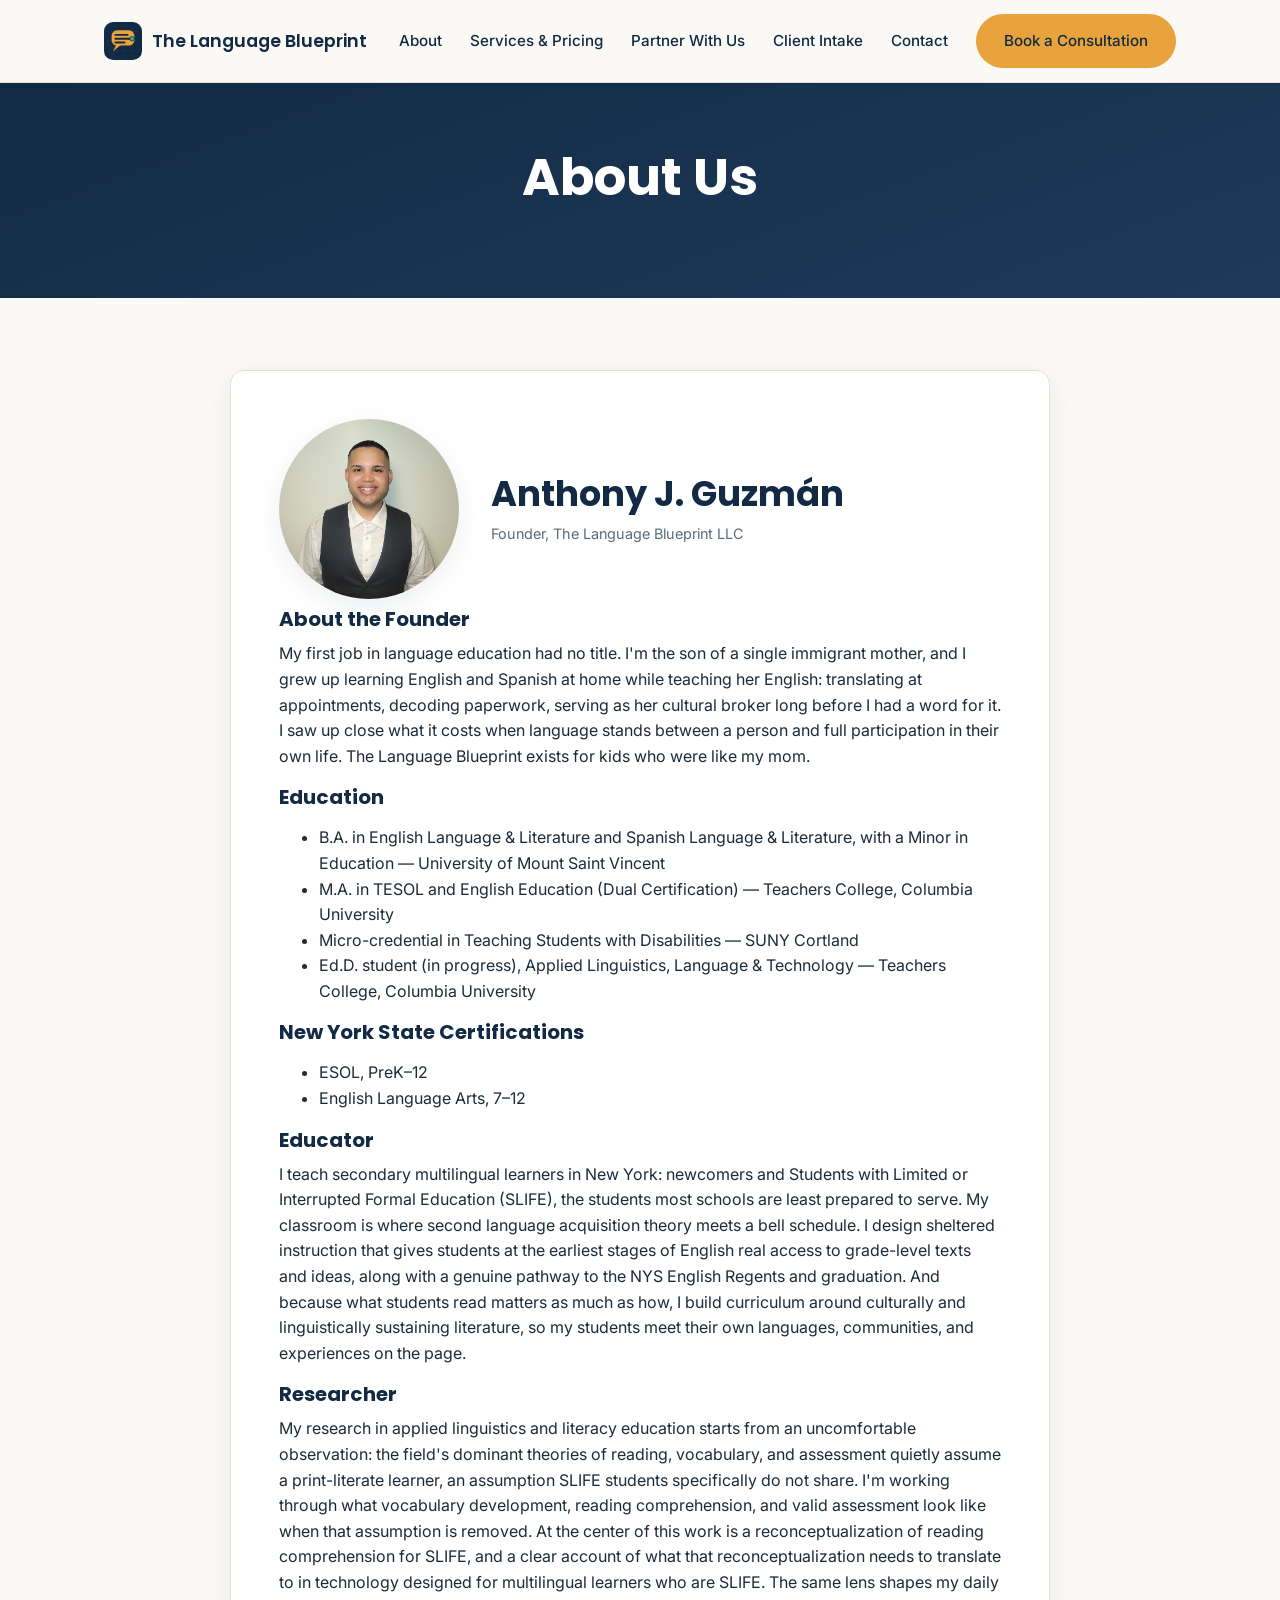
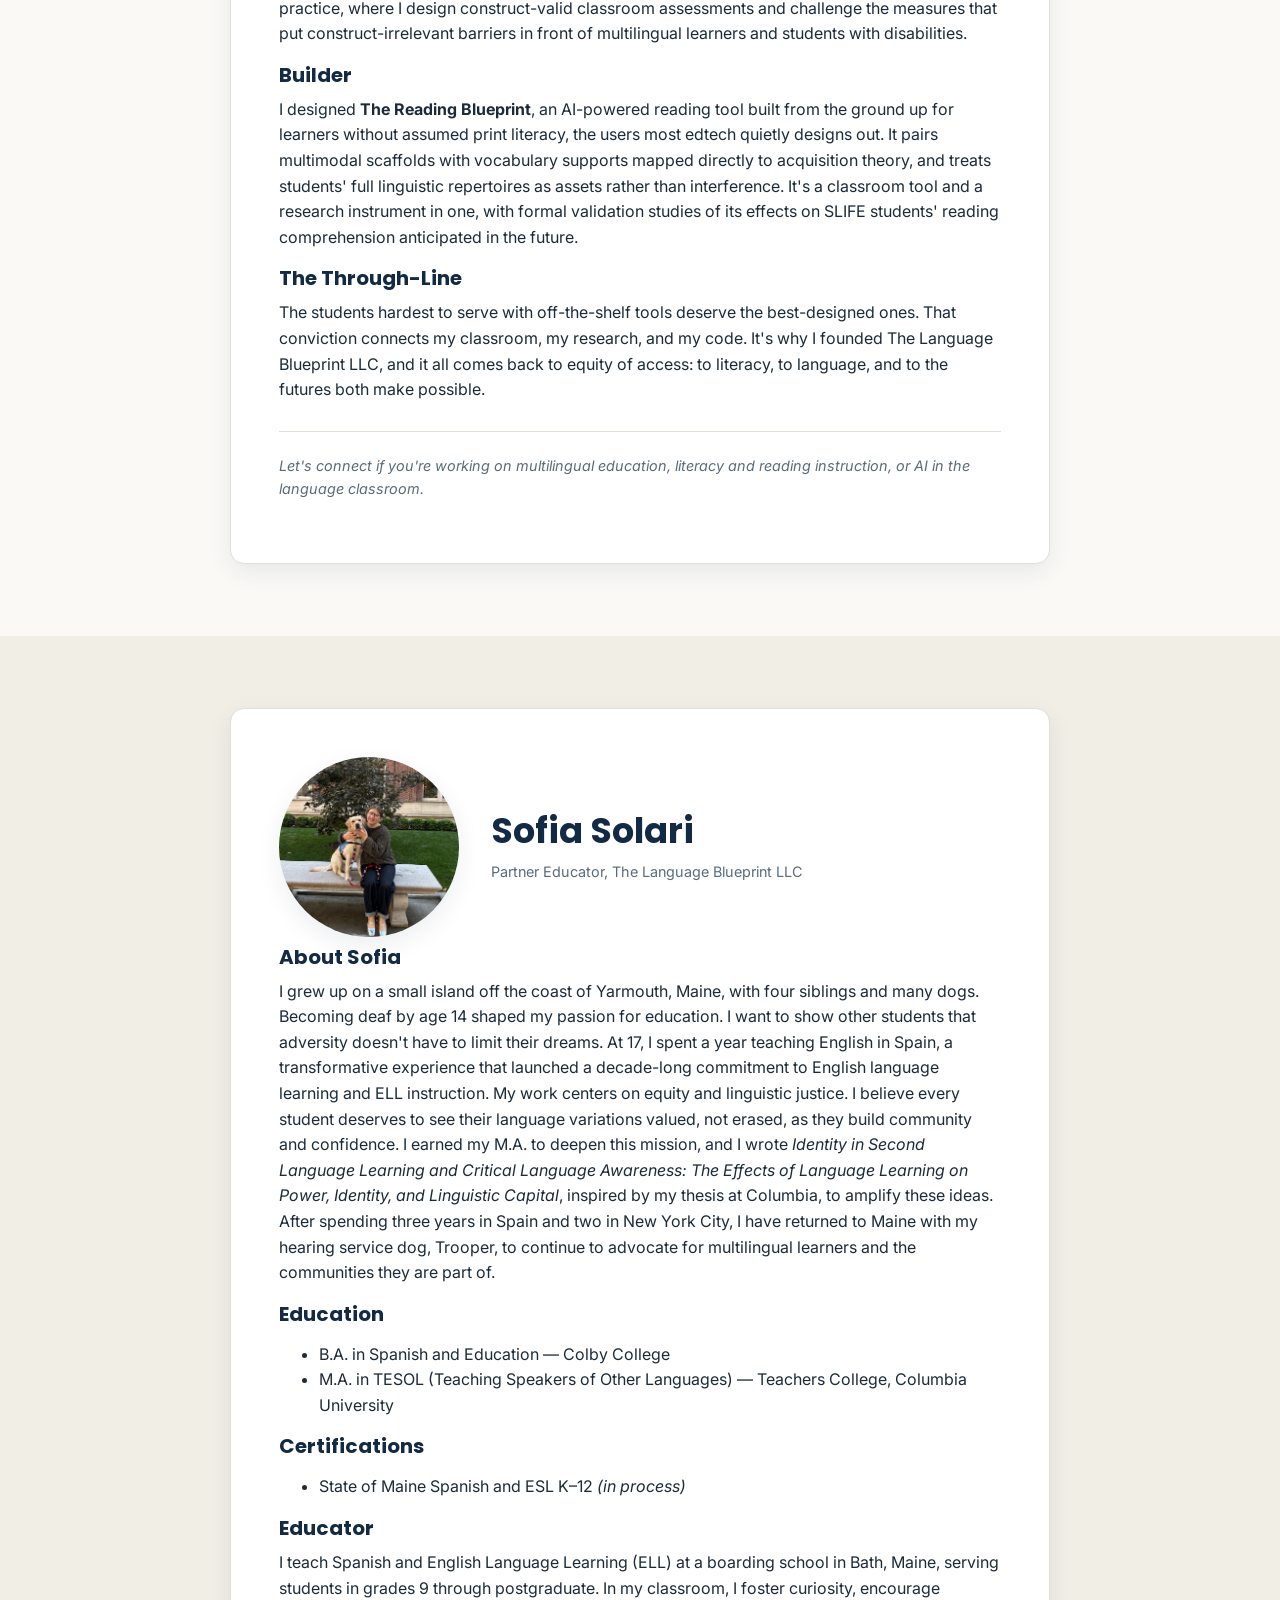
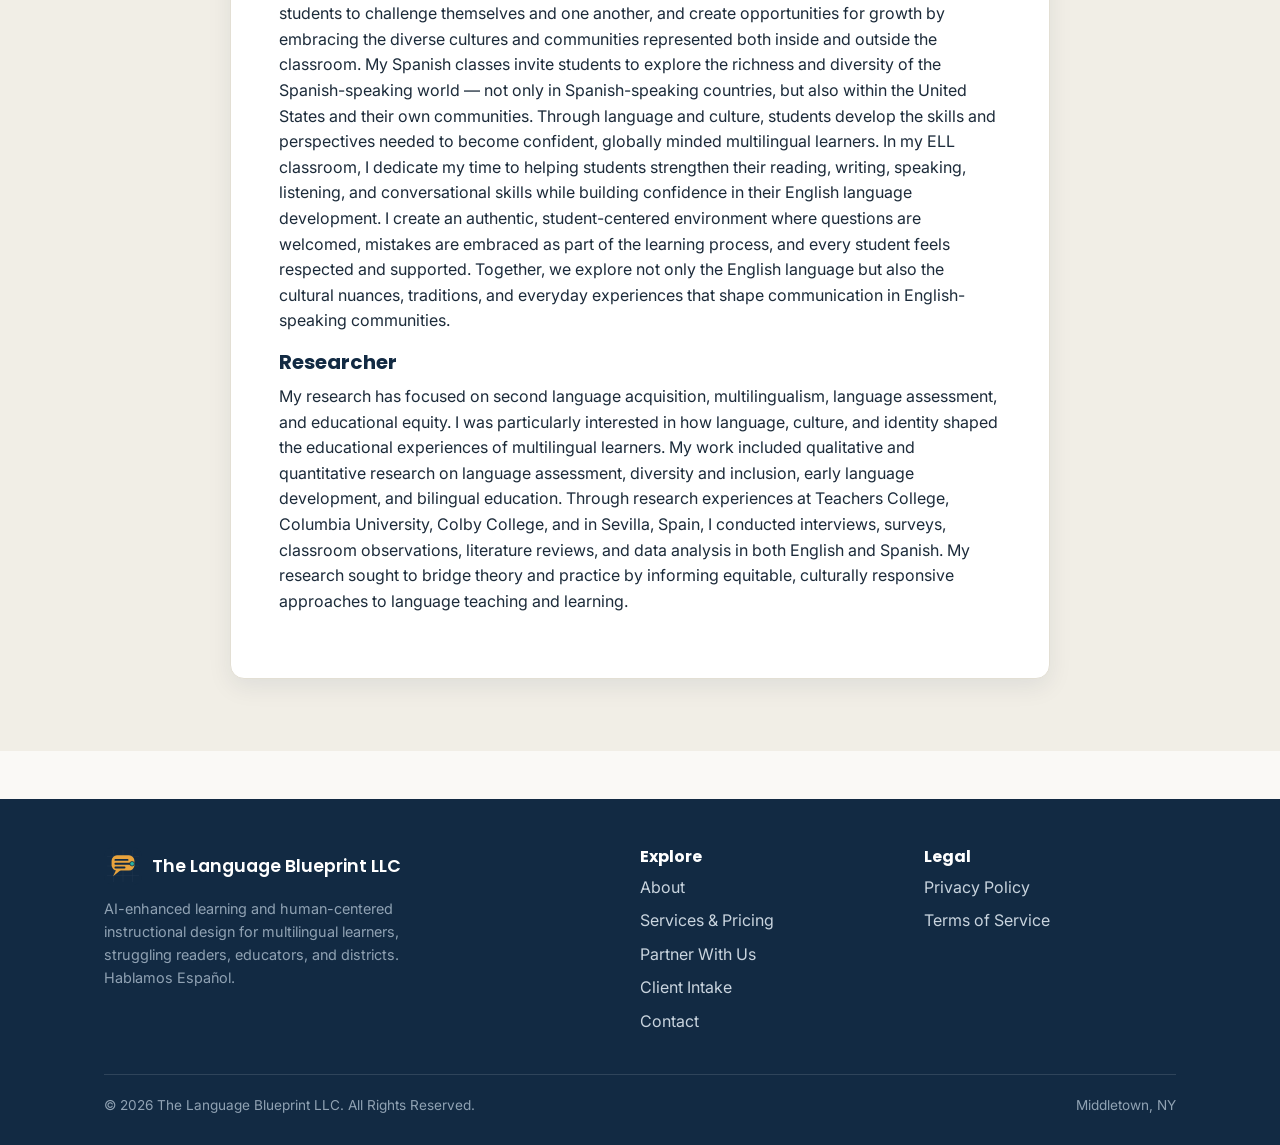
==== commit 8767ab03: "Add Sofia Solari to About page and add advertisement flyer Adds Sofia's bio, education, and photo as" ====
--- a/about.html
+++ b/about.html
@@ -84,6 +84,42 @@
   </div>
 </section>
 
+<section class="alt">
+  <div class="container">
+    <div class="legal-doc" style="max-width:820px;">
+
+      <div style="display:flex; gap:32px; align-items:center; flex-wrap:wrap; margin-bottom:8px;">
+        <img src="assets/sofia-photo.png" alt="Sofia Solari" style="width:180px; height:180px; object-fit:cover; border-radius:50%; box-shadow:var(--shadow); flex-shrink:0;">
+        <div>
+          <h2 style="margin-bottom:0.2em;">Sofia Solari</h2>
+          <p class="small" style="margin:0;">Partner Educator, The Language Blueprint LLC</p>
+        </div>
+      </div>
+
+      <h3>About Sofia</h3>
+      <p>I grew up on a small island off the coast of Yarmouth, Maine, with four siblings and many dogs. Becoming deaf by age 14 shaped my passion for education. I want to show other students that adversity doesn't have to limit their dreams. At 17, I spent a year teaching English in Spain, a transformative experience that launched a decade-long commitment to English language learning and ELL instruction. My work centers on equity and linguistic justice. I believe every student deserves to see their language variations valued, not erased, as they build community and confidence. I earned my M.A. to deepen this mission, and I wrote <em>Identity in Second Language Learning and Critical Language Awareness: The Effects of Language Learning on Power, Identity, and Linguistic Capital</em>, inspired by my thesis at Columbia, to amplify these ideas. After spending three years in Spain and two in New York City, I have returned to Maine with my hearing service dog, Trooper, to continue to advocate for multilingual learners and the communities they are part of.</p>
+
+      <h3>Education</h3>
+      <ul>
+        <li>B.A. in Spanish and Education — Colby College</li>
+        <li>M.A. in TESOL (Teaching Speakers of Other Languages) — Teachers College, Columbia University</li>
+      </ul>
+
+      <h3>Certifications</h3>
+      <ul>
+        <li>State of Maine Spanish and ESL K–12 <em>(in process)</em></li>
+      </ul>
+
+      <h3>Educator</h3>
+      <p>I teach Spanish and English Language Learning (ELL) at a boarding school in Bath, Maine, serving students in grades 9 through postgraduate. In my classroom, I foster curiosity, encourage students to challenge themselves and one another, and create opportunities for growth by embracing the diverse cultures and communities represented both inside and outside the classroom. My Spanish classes invite students to explore the richness and diversity of the Spanish-speaking world — not only in Spanish-speaking countries, but also within the United States and their own communities. Through language and culture, students develop the skills and perspectives needed to become confident, globally minded multilingual learners. In my ELL classroom, I dedicate my time to helping students strengthen their reading, writing, speaking, listening, and conversational skills while building confidence in their English language development. I create an authentic, student-centered environment where questions are welcomed, mistakes are embraced as part of the learning process, and every student feels respected and supported. Together, we explore not only the English language but also the cultural nuances, traditions, and everyday experiences that shape communication in English-speaking communities.</p>
+
+      <h3>Researcher</h3>
+      <p>My research has focused on second language acquisition, multilingualism, language assessment, and educational equity. I was particularly interested in how language, culture, and identity shaped the educational experiences of multilingual learners. My work included qualitative and quantitative research on language assessment, diversity and inclusion, early language development, and bilingual education. Through research experiences at Teachers College, Columbia University, Colby College, and in Sevilla, Spain, I conducted interviews, surveys, classroom observations, literature reviews, and data analysis in both English and Spanish. My research sought to bridge theory and practice by informing equitable, culturally responsive approaches to language teaching and learning.</p>
+
+    </div>
+  </div>
+</section>
+
 <footer class="site-footer">
   <div class="container">
     <div class="footer-grid">
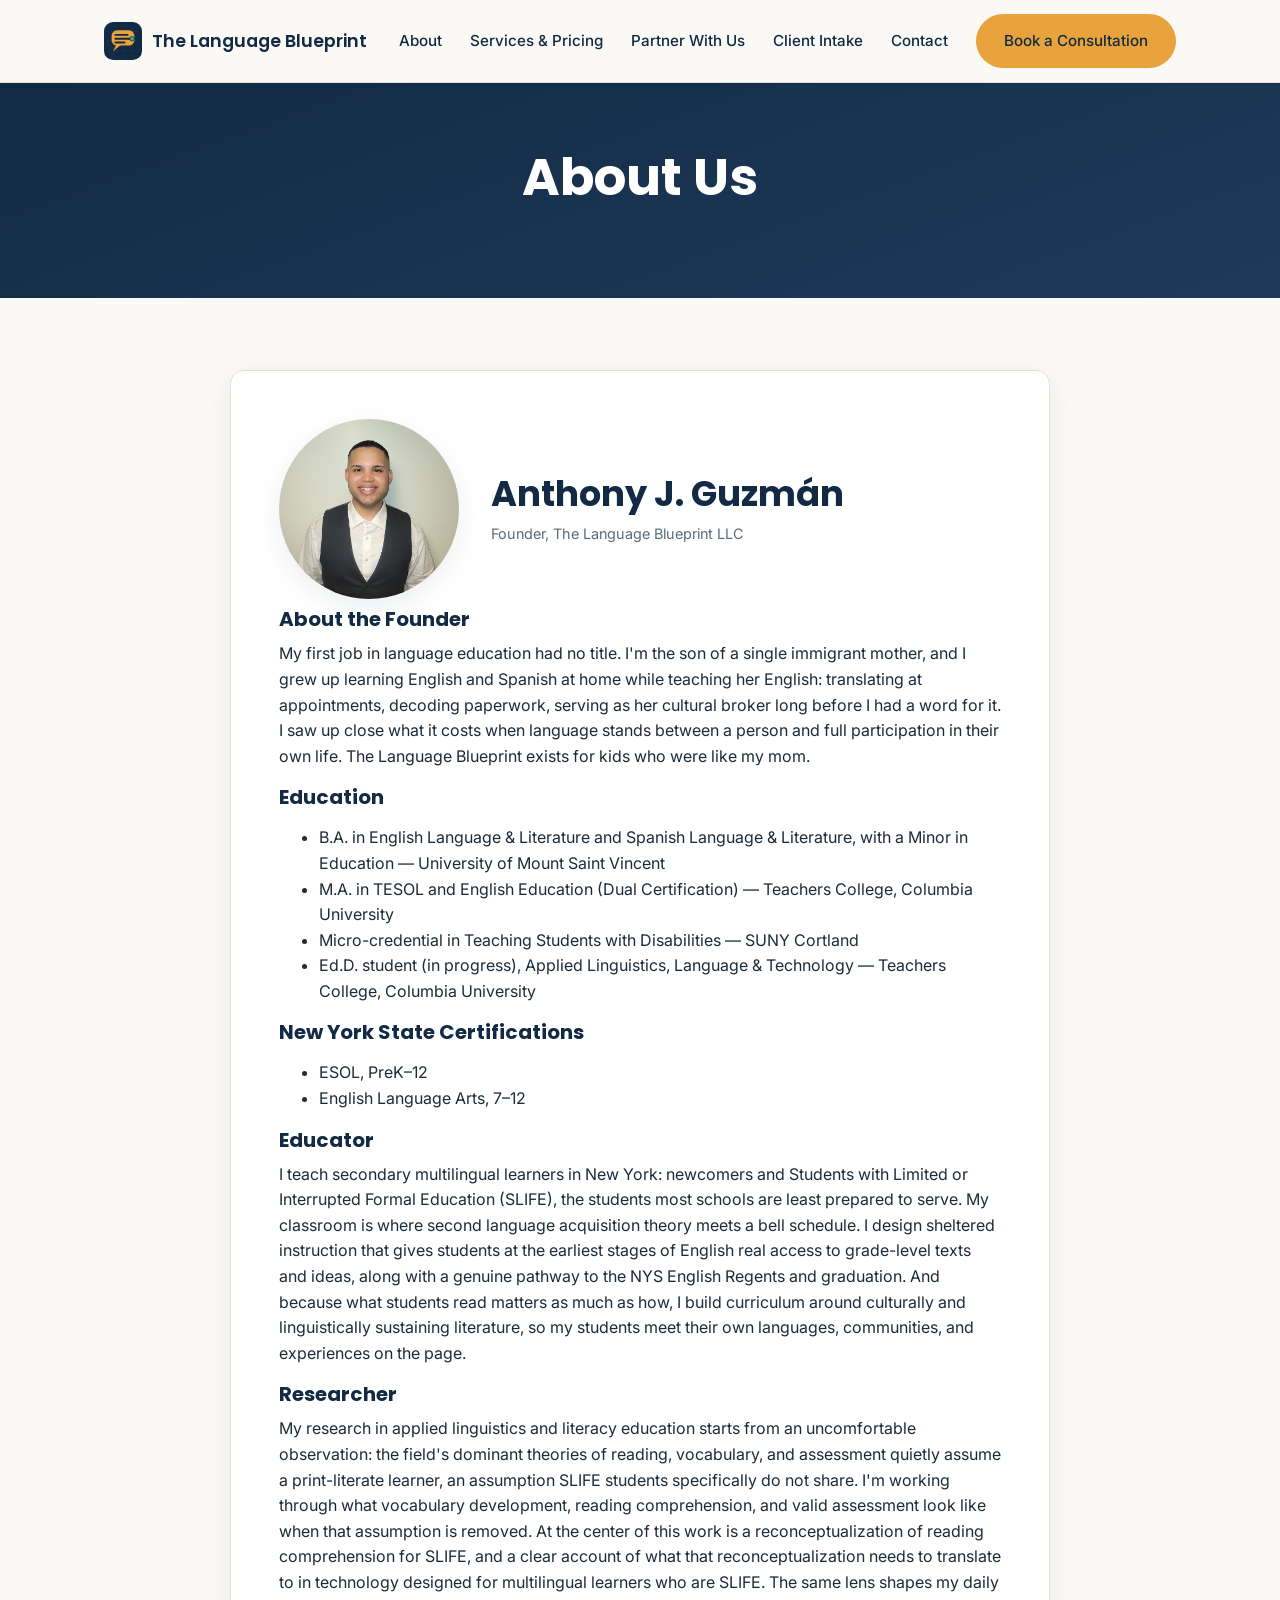
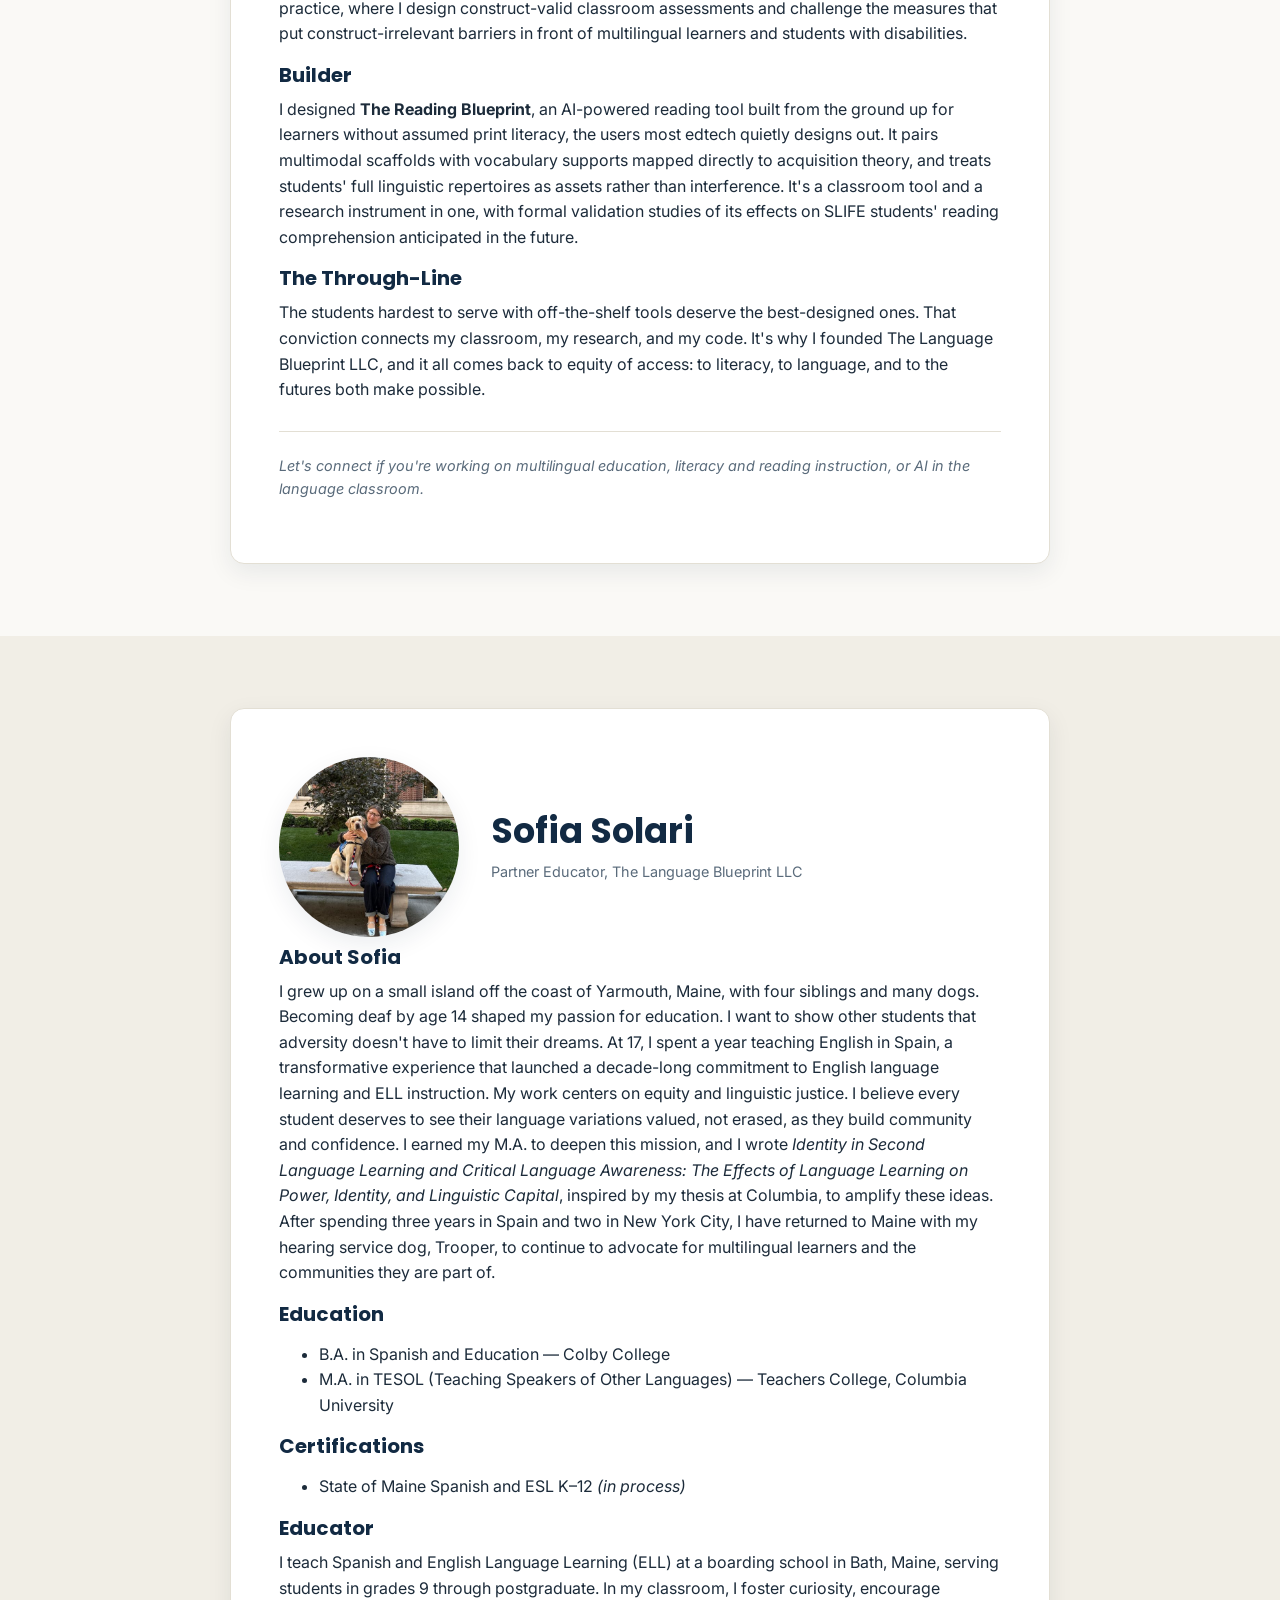
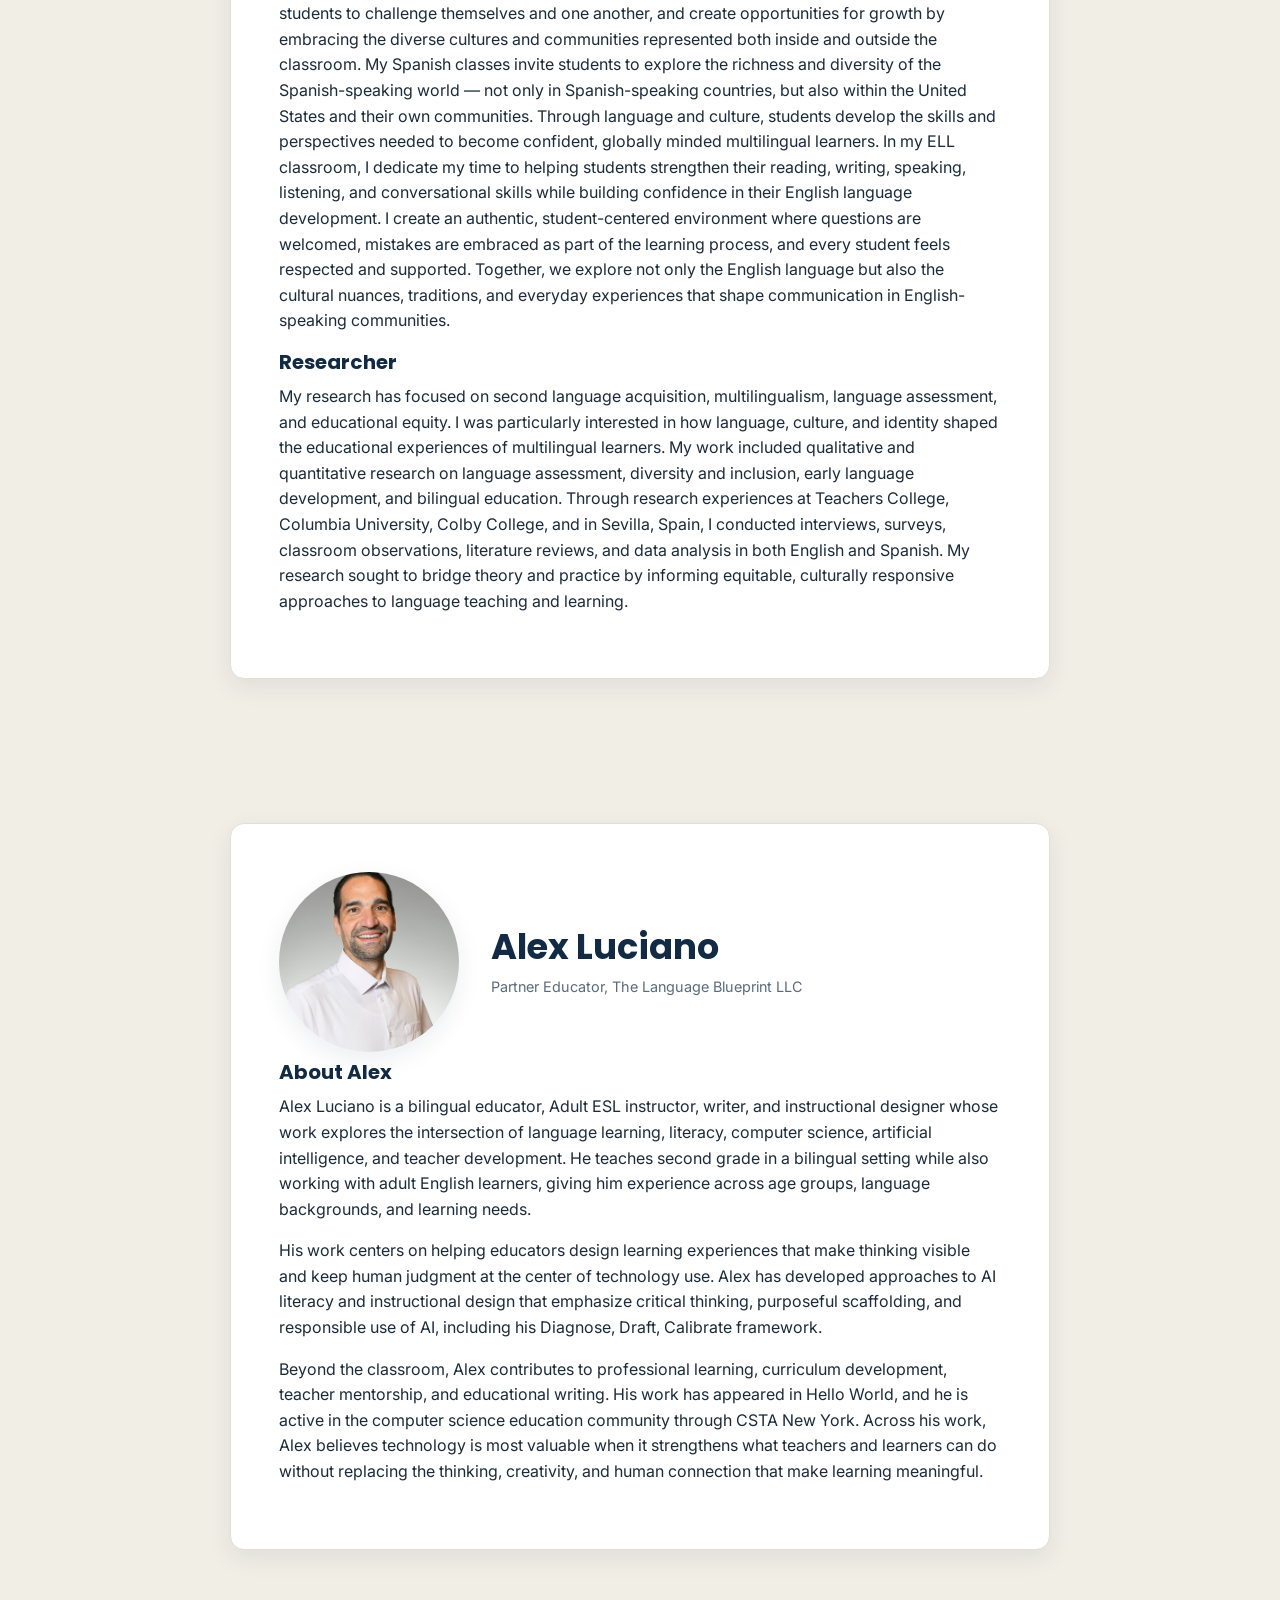
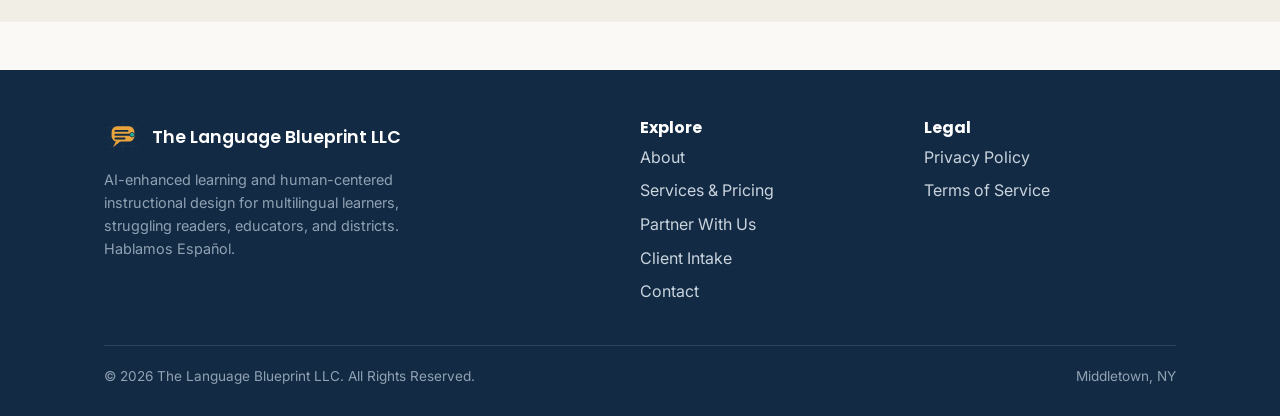
==== commit c7f32b9e: "Add Alex Luciano to About page; optimize team photo file sizes Adds Alex's bio and photo as a Partne" ====
--- a/about.html
+++ b/about.html
@@ -89,7 +89,7 @@
     <div class="legal-doc" style="max-width:820px;">
 
       <div style="display:flex; gap:32px; align-items:center; flex-wrap:wrap; margin-bottom:8px;">
-        <img src="assets/sofia-photo.png" alt="Sofia Solari" style="width:180px; height:180px; object-fit:cover; border-radius:50%; box-shadow:var(--shadow); flex-shrink:0;">
+        <img src="assets/sofia-photo.jpg" alt="Sofia Solari" style="width:180px; height:180px; object-fit:cover; border-radius:50%; box-shadow:var(--shadow); flex-shrink:0;">
         <div>
           <h2 style="margin-bottom:0.2em;">Sofia Solari</h2>
           <p class="small" style="margin:0;">Partner Educator, The Language Blueprint LLC</p>
@@ -115,6 +115,27 @@
 
       <h3>Researcher</h3>
       <p>My research has focused on second language acquisition, multilingualism, language assessment, and educational equity. I was particularly interested in how language, culture, and identity shaped the educational experiences of multilingual learners. My work included qualitative and quantitative research on language assessment, diversity and inclusion, early language development, and bilingual education. Through research experiences at Teachers College, Columbia University, Colby College, and in Sevilla, Spain, I conducted interviews, surveys, classroom observations, literature reviews, and data analysis in both English and Spanish. My research sought to bridge theory and practice by informing equitable, culturally responsive approaches to language teaching and learning.</p>
+
+    </div>
+  </div>
+</section>
+
+<section class="alt">
+  <div class="container">
+    <div class="legal-doc" style="max-width:820px;">
+
+      <div style="display:flex; gap:32px; align-items:center; flex-wrap:wrap; margin-bottom:8px;">
+        <img src="assets/alex-photo.jpg" alt="Alex Luciano" style="width:180px; height:180px; object-fit:cover; border-radius:50%; box-shadow:var(--shadow); flex-shrink:0;">
+        <div>
+          <h2 style="margin-bottom:0.2em;">Alex Luciano</h2>
+          <p class="small" style="margin:0;">Partner Educator, The Language Blueprint LLC</p>
+        </div>
+      </div>
+
+      <h3>About Alex</h3>
+      <p>Alex Luciano is a bilingual educator, Adult ESL instructor, writer, and instructional designer whose work explores the intersection of language learning, literacy, computer science, artificial intelligence, and teacher development. He teaches second grade in a bilingual setting while also working with adult English learners, giving him experience across age groups, language backgrounds, and learning needs.</p>
+      <p>His work centers on helping educators design learning experiences that make thinking visible and keep human judgment at the center of technology use. Alex has developed approaches to AI literacy and instructional design that emphasize critical thinking, purposeful scaffolding, and responsible use of AI, including his Diagnose, Draft, Calibrate framework.</p>
+      <p>Beyond the classroom, Alex contributes to professional learning, curriculum development, teacher mentorship, and educational writing. His work has appeared in Hello World, and he is active in the computer science education community through CSTA New York. Across his work, Alex believes technology is most valuable when it strengthens what teachers and learners can do without replacing the thinking, creativity, and human connection that make learning meaningful.</p>
 
     </div>
   </div>
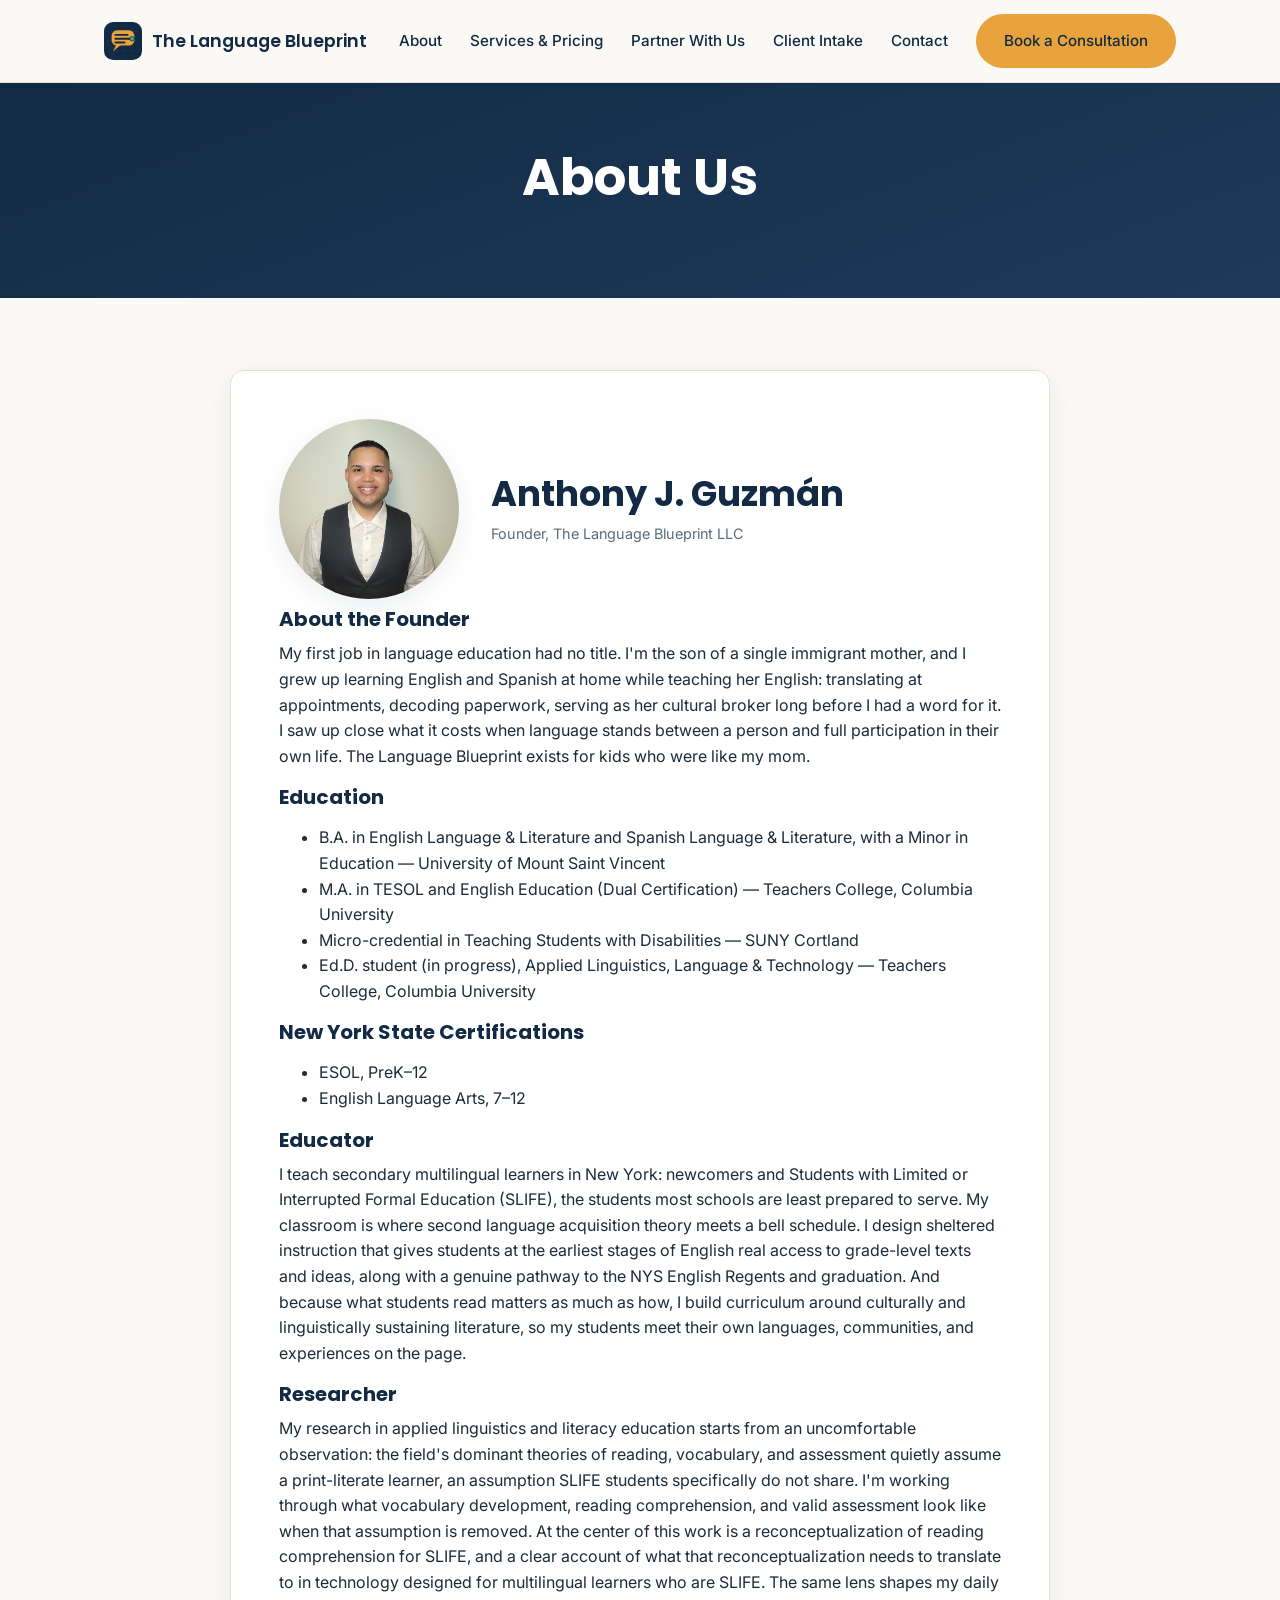
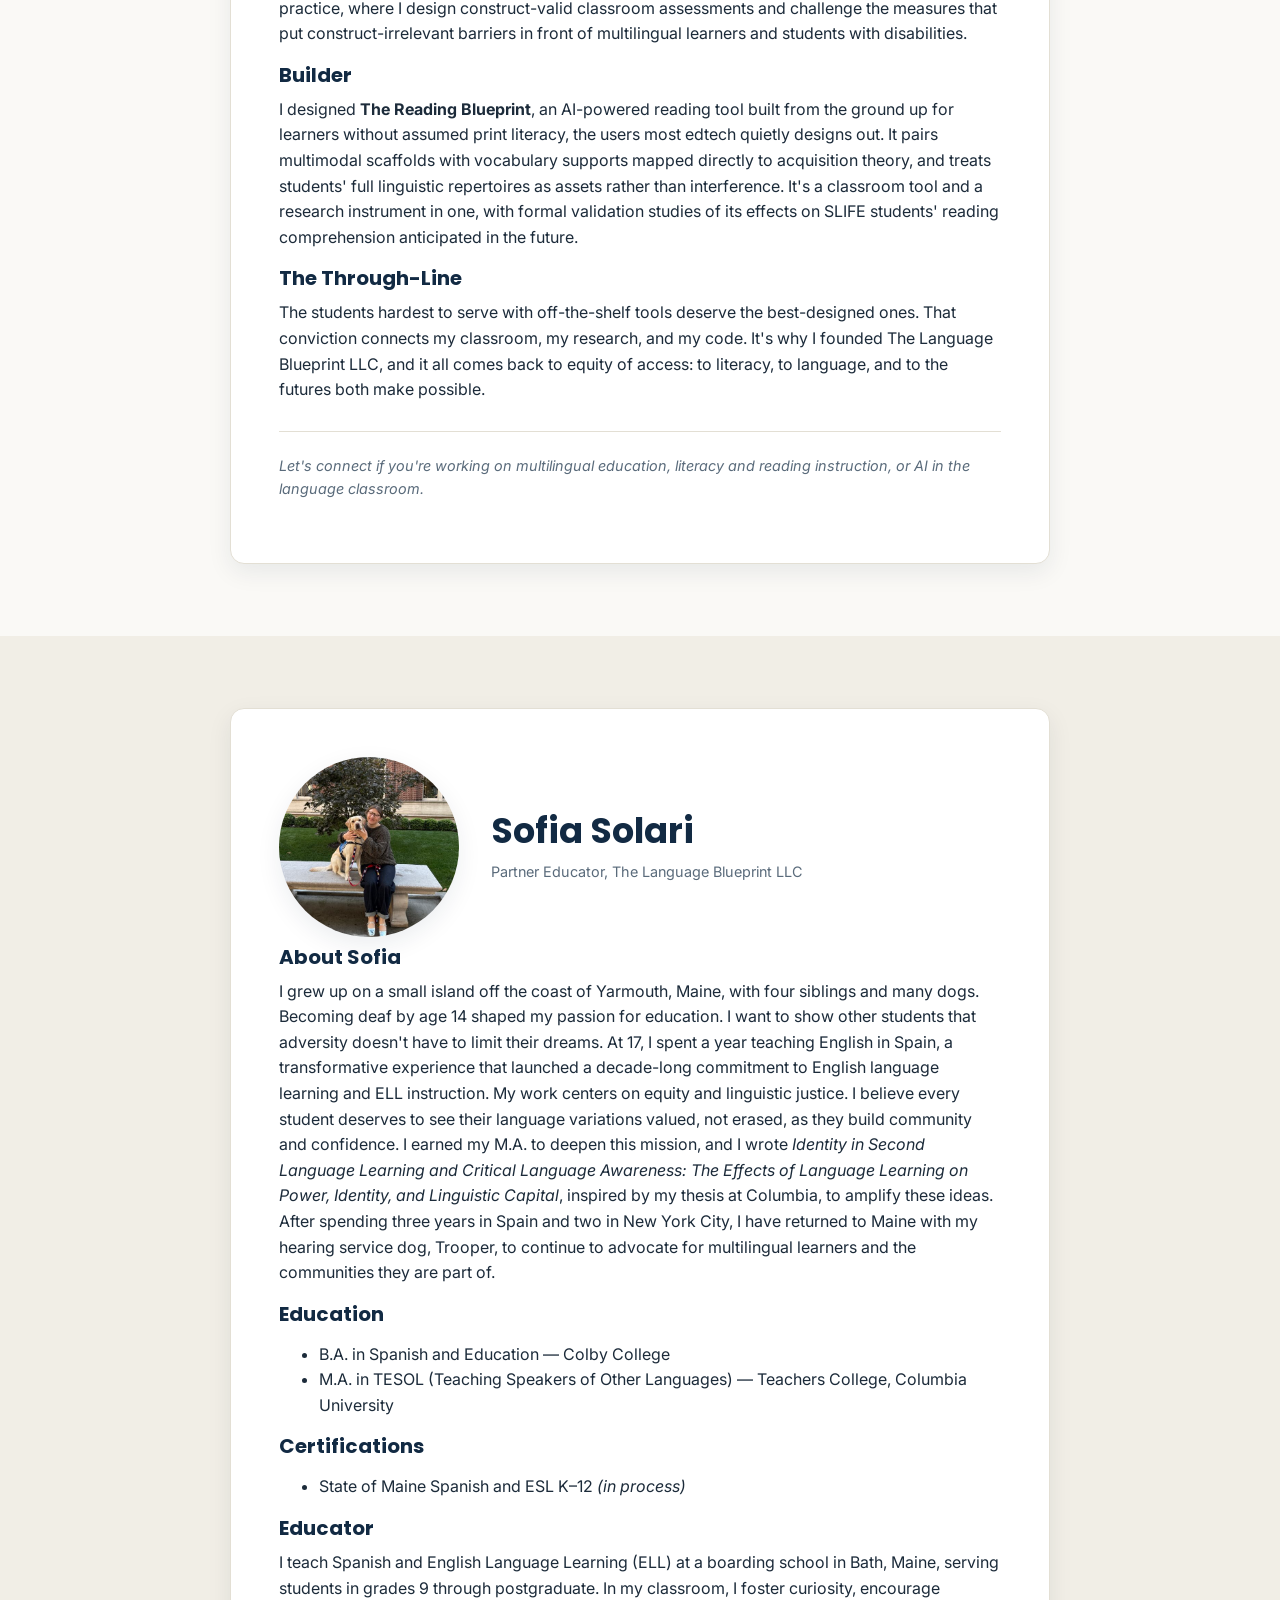
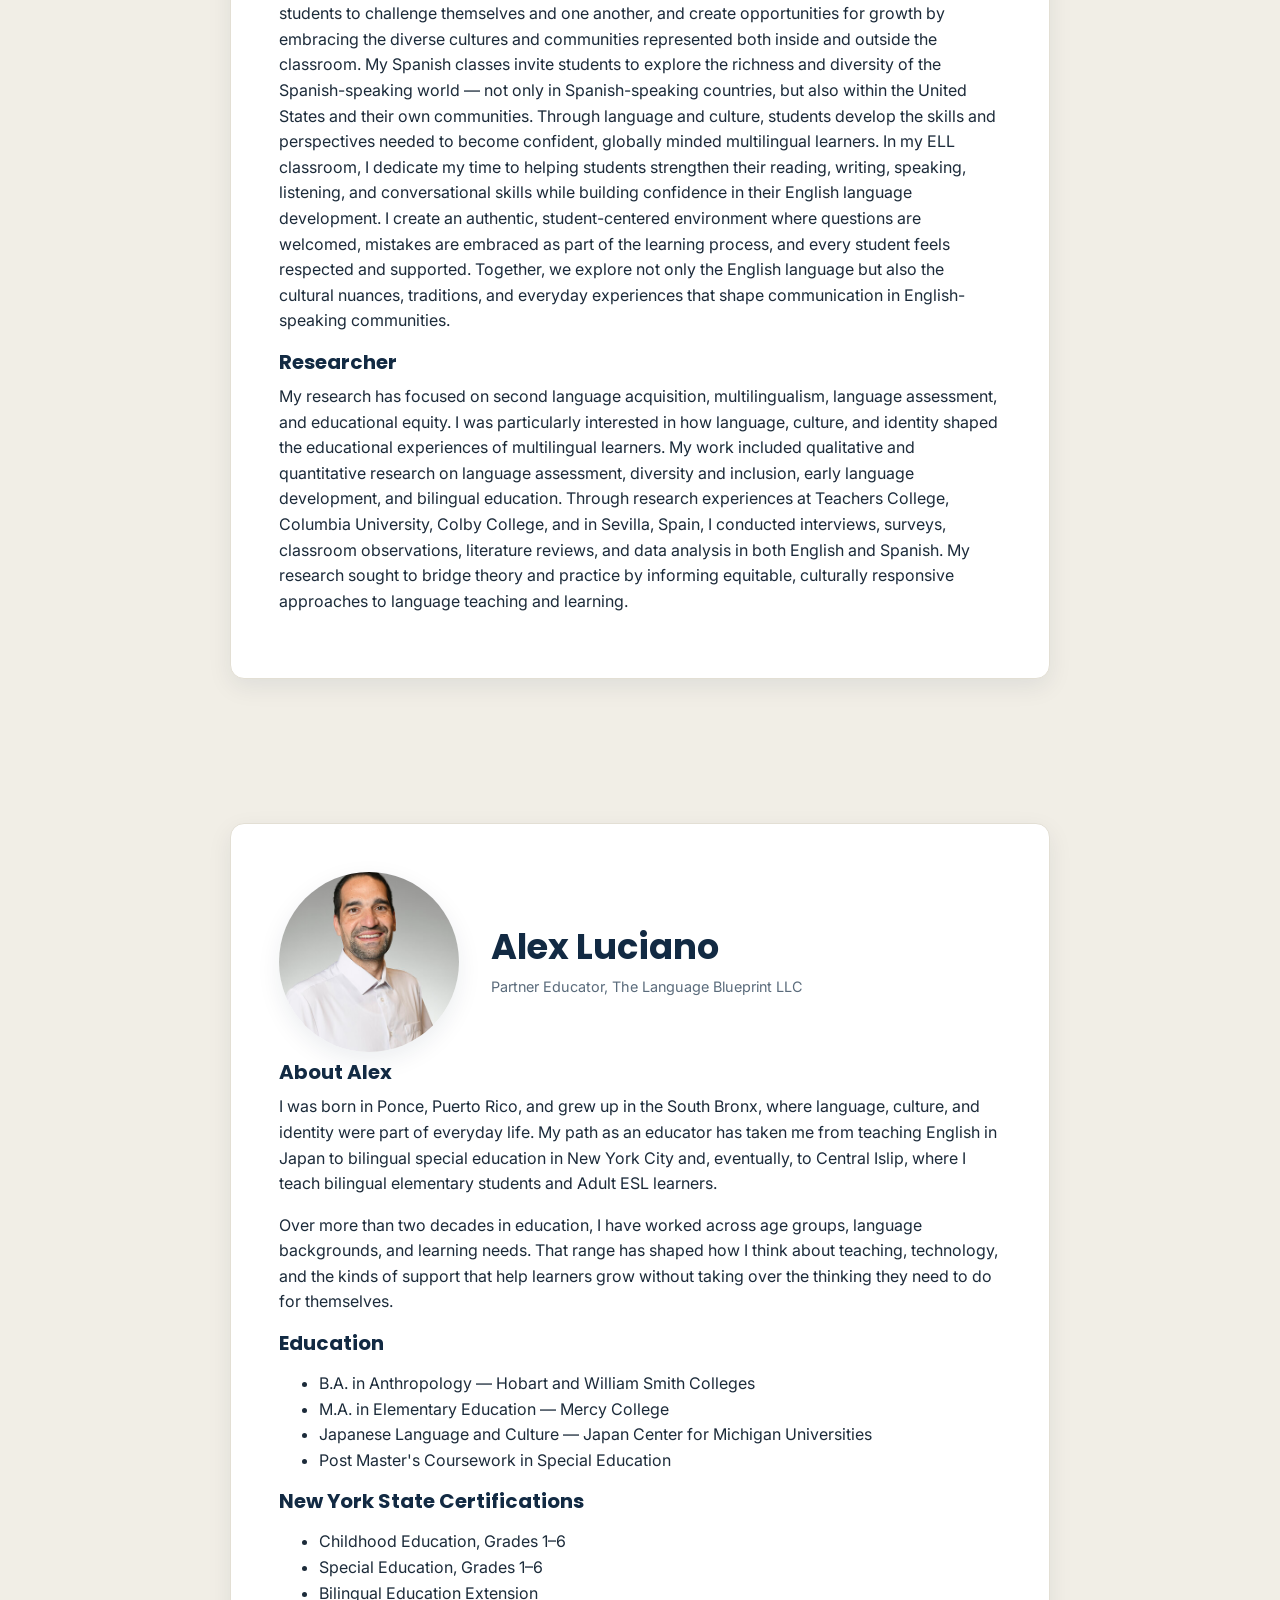
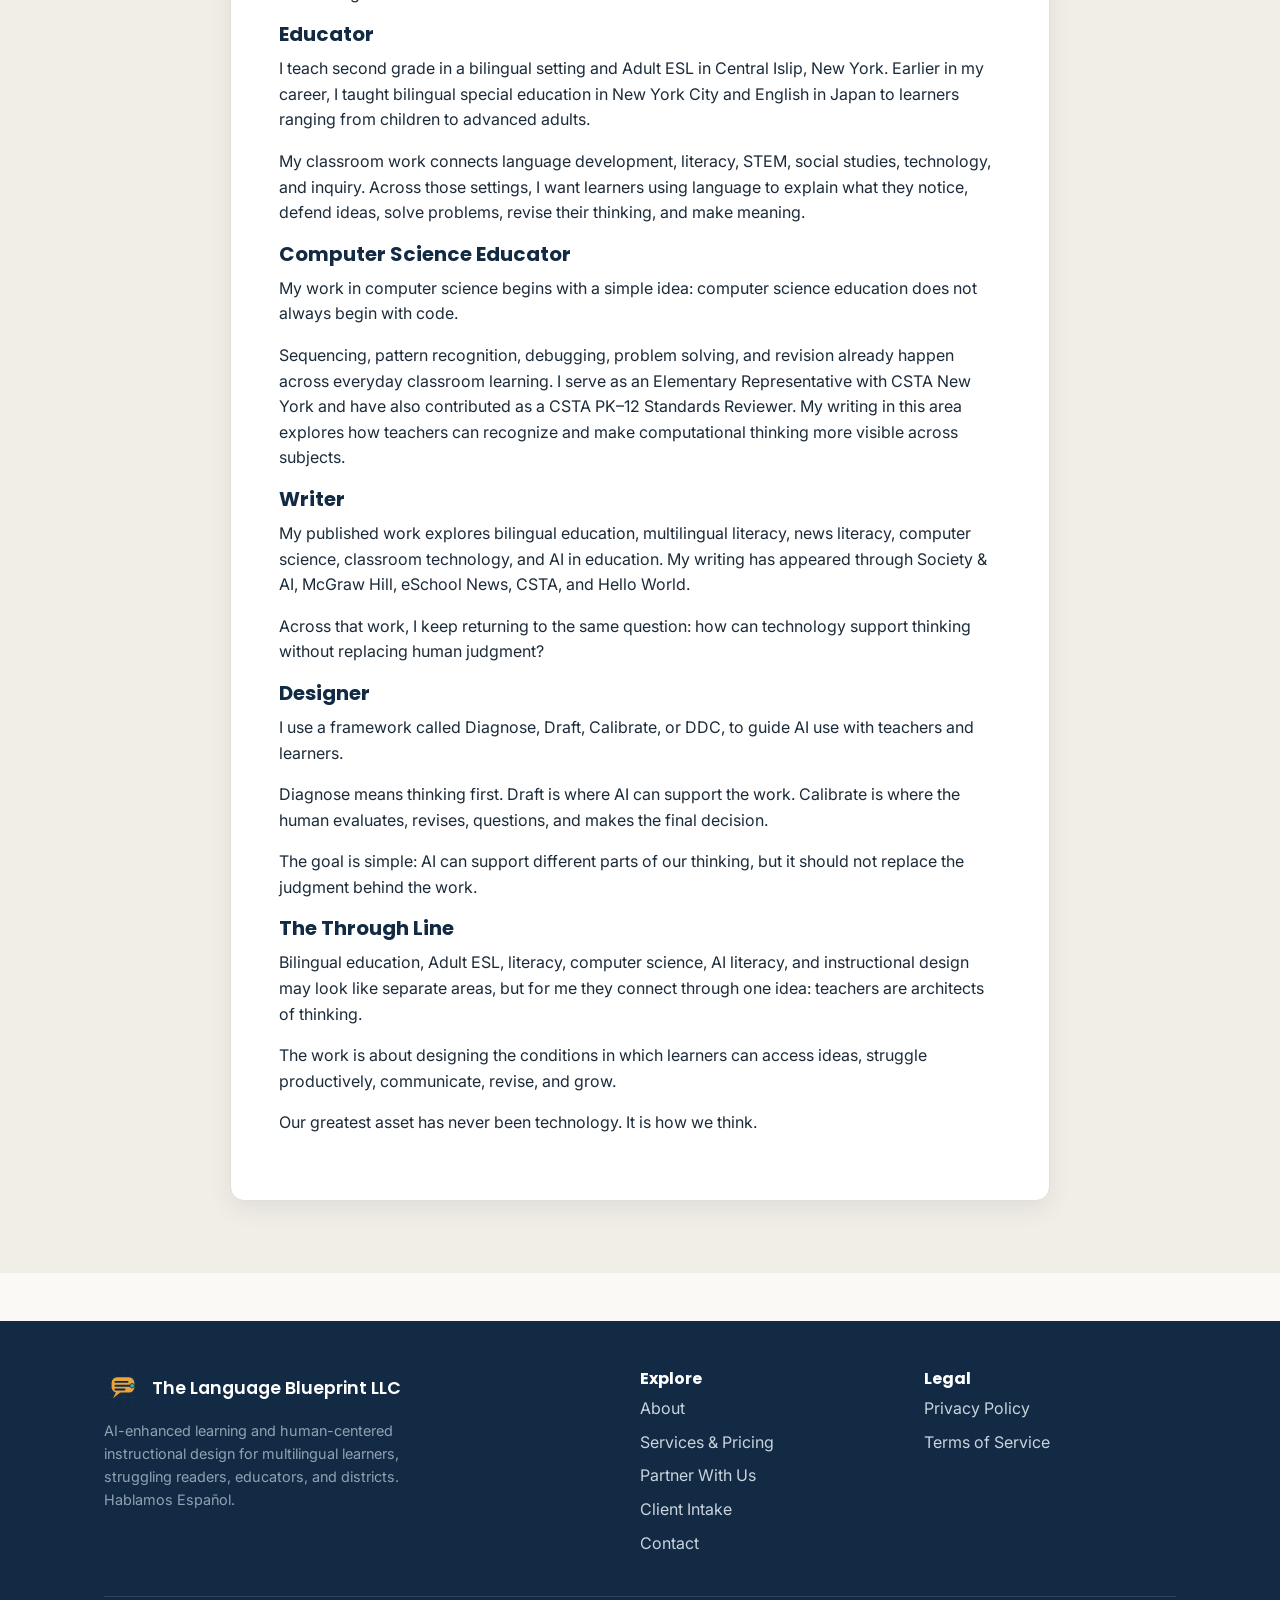
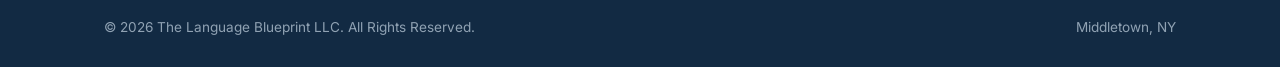
==== commit 76445b92: "Expand Alex Luciano's About page bio Replaces the condensed bio with his full narrative, education, " ====
--- a/about.html
+++ b/about.html
@@ -133,9 +133,45 @@
       </div>
 
       <h3>About Alex</h3>
-      <p>Alex Luciano is a bilingual educator, Adult ESL instructor, writer, and instructional designer whose work explores the intersection of language learning, literacy, computer science, artificial intelligence, and teacher development. He teaches second grade in a bilingual setting while also working with adult English learners, giving him experience across age groups, language backgrounds, and learning needs.</p>
-      <p>His work centers on helping educators design learning experiences that make thinking visible and keep human judgment at the center of technology use. Alex has developed approaches to AI literacy and instructional design that emphasize critical thinking, purposeful scaffolding, and responsible use of AI, including his Diagnose, Draft, Calibrate framework.</p>
-      <p>Beyond the classroom, Alex contributes to professional learning, curriculum development, teacher mentorship, and educational writing. His work has appeared in Hello World, and he is active in the computer science education community through CSTA New York. Across his work, Alex believes technology is most valuable when it strengthens what teachers and learners can do without replacing the thinking, creativity, and human connection that make learning meaningful.</p>
+      <p>I was born in Ponce, Puerto Rico, and grew up in the South Bronx, where language, culture, and identity were part of everyday life. My path as an educator has taken me from teaching English in Japan to bilingual special education in New York City and, eventually, to Central Islip, where I teach bilingual elementary students and Adult ESL learners.</p>
+      <p>Over more than two decades in education, I have worked across age groups, language backgrounds, and learning needs. That range has shaped how I think about teaching, technology, and the kinds of support that help learners grow without taking over the thinking they need to do for themselves.</p>
+
+      <h3>Education</h3>
+      <ul>
+        <li>B.A. in Anthropology — Hobart and William Smith Colleges</li>
+        <li>M.A. in Elementary Education — Mercy College</li>
+        <li>Japanese Language and Culture — Japan Center for Michigan Universities</li>
+        <li>Post Master's Coursework in Special Education</li>
+      </ul>
+
+      <h3>New York State Certifications</h3>
+      <ul>
+        <li>Childhood Education, Grades 1–6</li>
+        <li>Special Education, Grades 1–6</li>
+        <li>Bilingual Education Extension</li>
+      </ul>
+
+      <h3>Educator</h3>
+      <p>I teach second grade in a bilingual setting and Adult ESL in Central Islip, New York. Earlier in my career, I taught bilingual special education in New York City and English in Japan to learners ranging from children to advanced adults.</p>
+      <p>My classroom work connects language development, literacy, STEM, social studies, technology, and inquiry. Across those settings, I want learners using language to explain what they notice, defend ideas, solve problems, revise their thinking, and make meaning.</p>
+
+      <h3>Computer Science Educator</h3>
+      <p>My work in computer science begins with a simple idea: computer science education does not always begin with code.</p>
+      <p>Sequencing, pattern recognition, debugging, problem solving, and revision already happen across everyday classroom learning. I serve as an Elementary Representative with CSTA New York and have also contributed as a CSTA PK–12 Standards Reviewer. My writing in this area explores how teachers can recognize and make computational thinking more visible across subjects.</p>
+
+      <h3>Writer</h3>
+      <p>My published work explores bilingual education, multilingual literacy, news literacy, computer science, classroom technology, and AI in education. My writing has appeared through Society &amp; AI, McGraw Hill, eSchool News, CSTA, and Hello World.</p>
+      <p>Across that work, I keep returning to the same question: how can technology support thinking without replacing human judgment?</p>
+
+      <h3>Designer</h3>
+      <p>I use a framework called Diagnose, Draft, Calibrate, or DDC, to guide AI use with teachers and learners.</p>
+      <p>Diagnose means thinking first. Draft is where AI can support the work. Calibrate is where the human evaluates, revises, questions, and makes the final decision.</p>
+      <p>The goal is simple: AI can support different parts of our thinking, but it should not replace the judgment behind the work.</p>
+
+      <h3>The Through Line</h3>
+      <p>Bilingual education, Adult ESL, literacy, computer science, AI literacy, and instructional design may look like separate areas, but for me they connect through one idea: teachers are architects of thinking.</p>
+      <p>The work is about designing the conditions in which learners can access ideas, struggle productively, communicate, revise, and grow.</p>
+      <p>Our greatest asset has never been technology. It is how we think.</p>
 
     </div>
   </div>
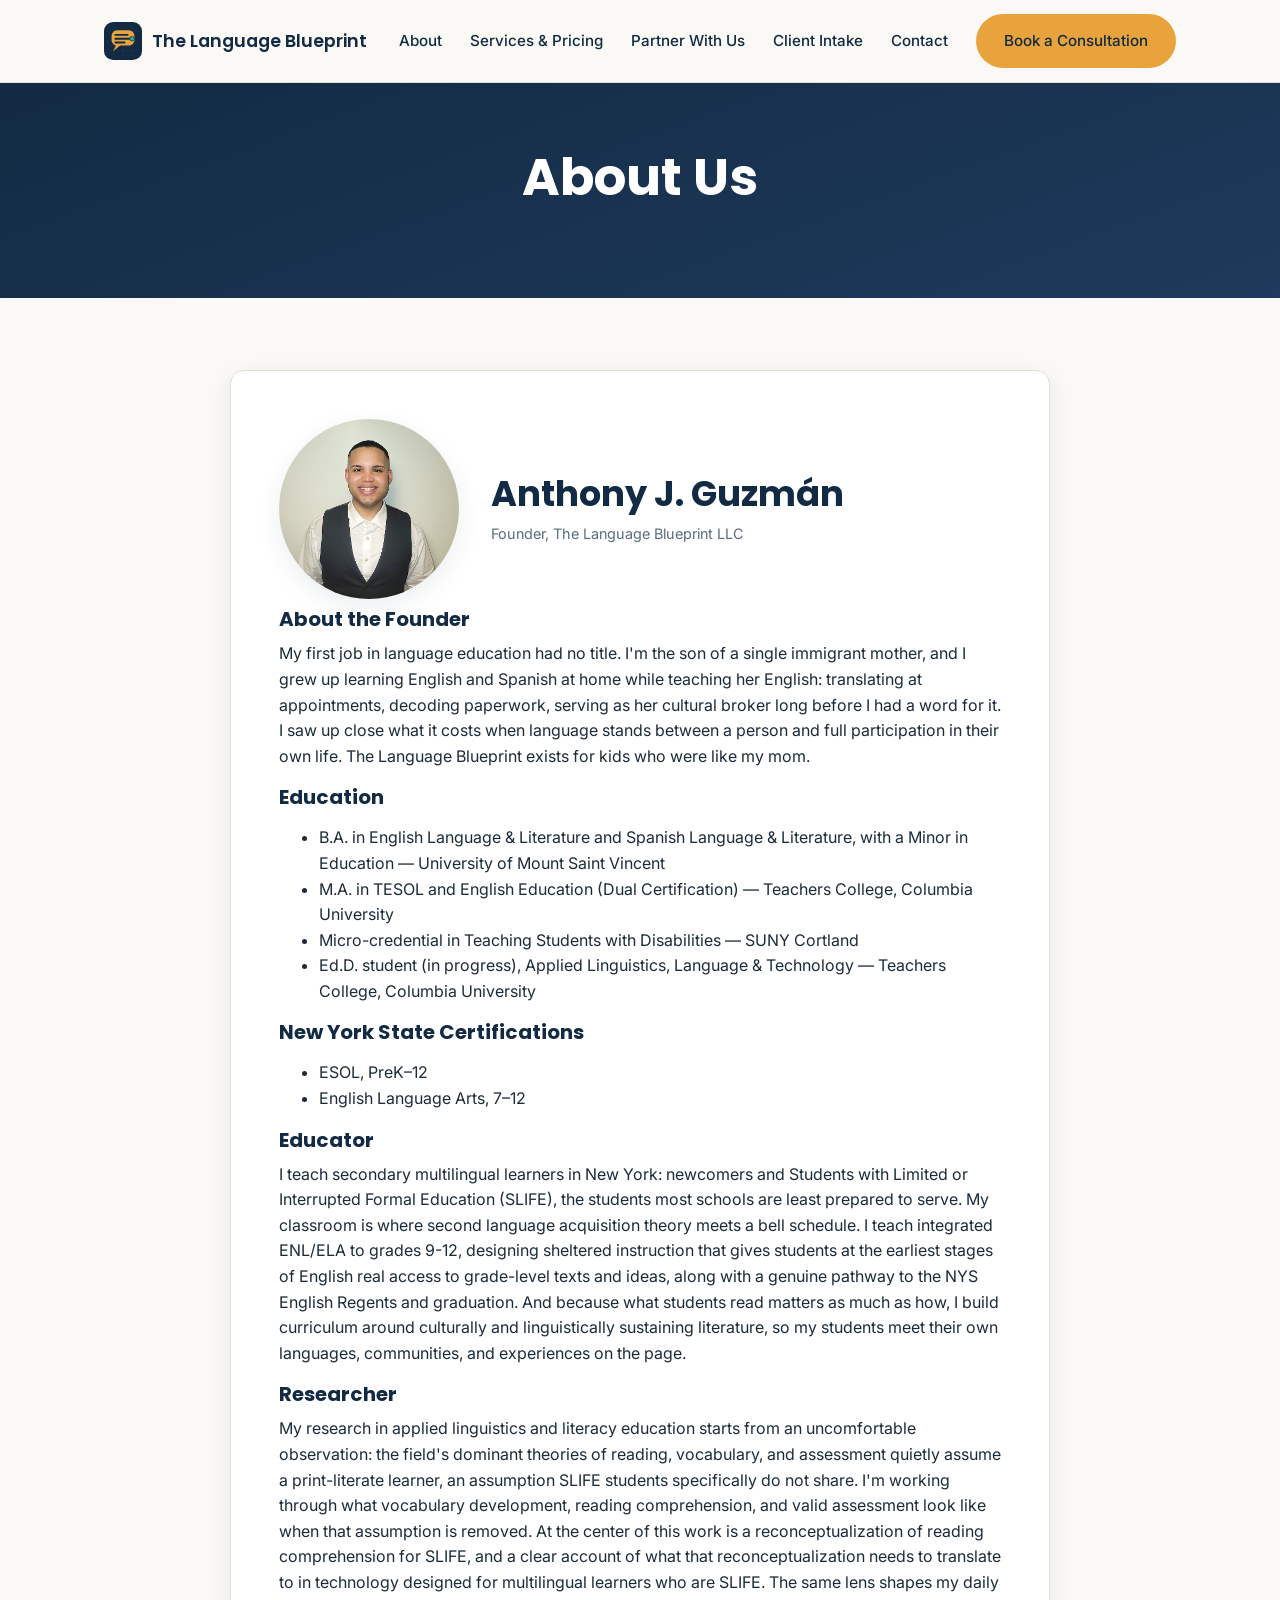
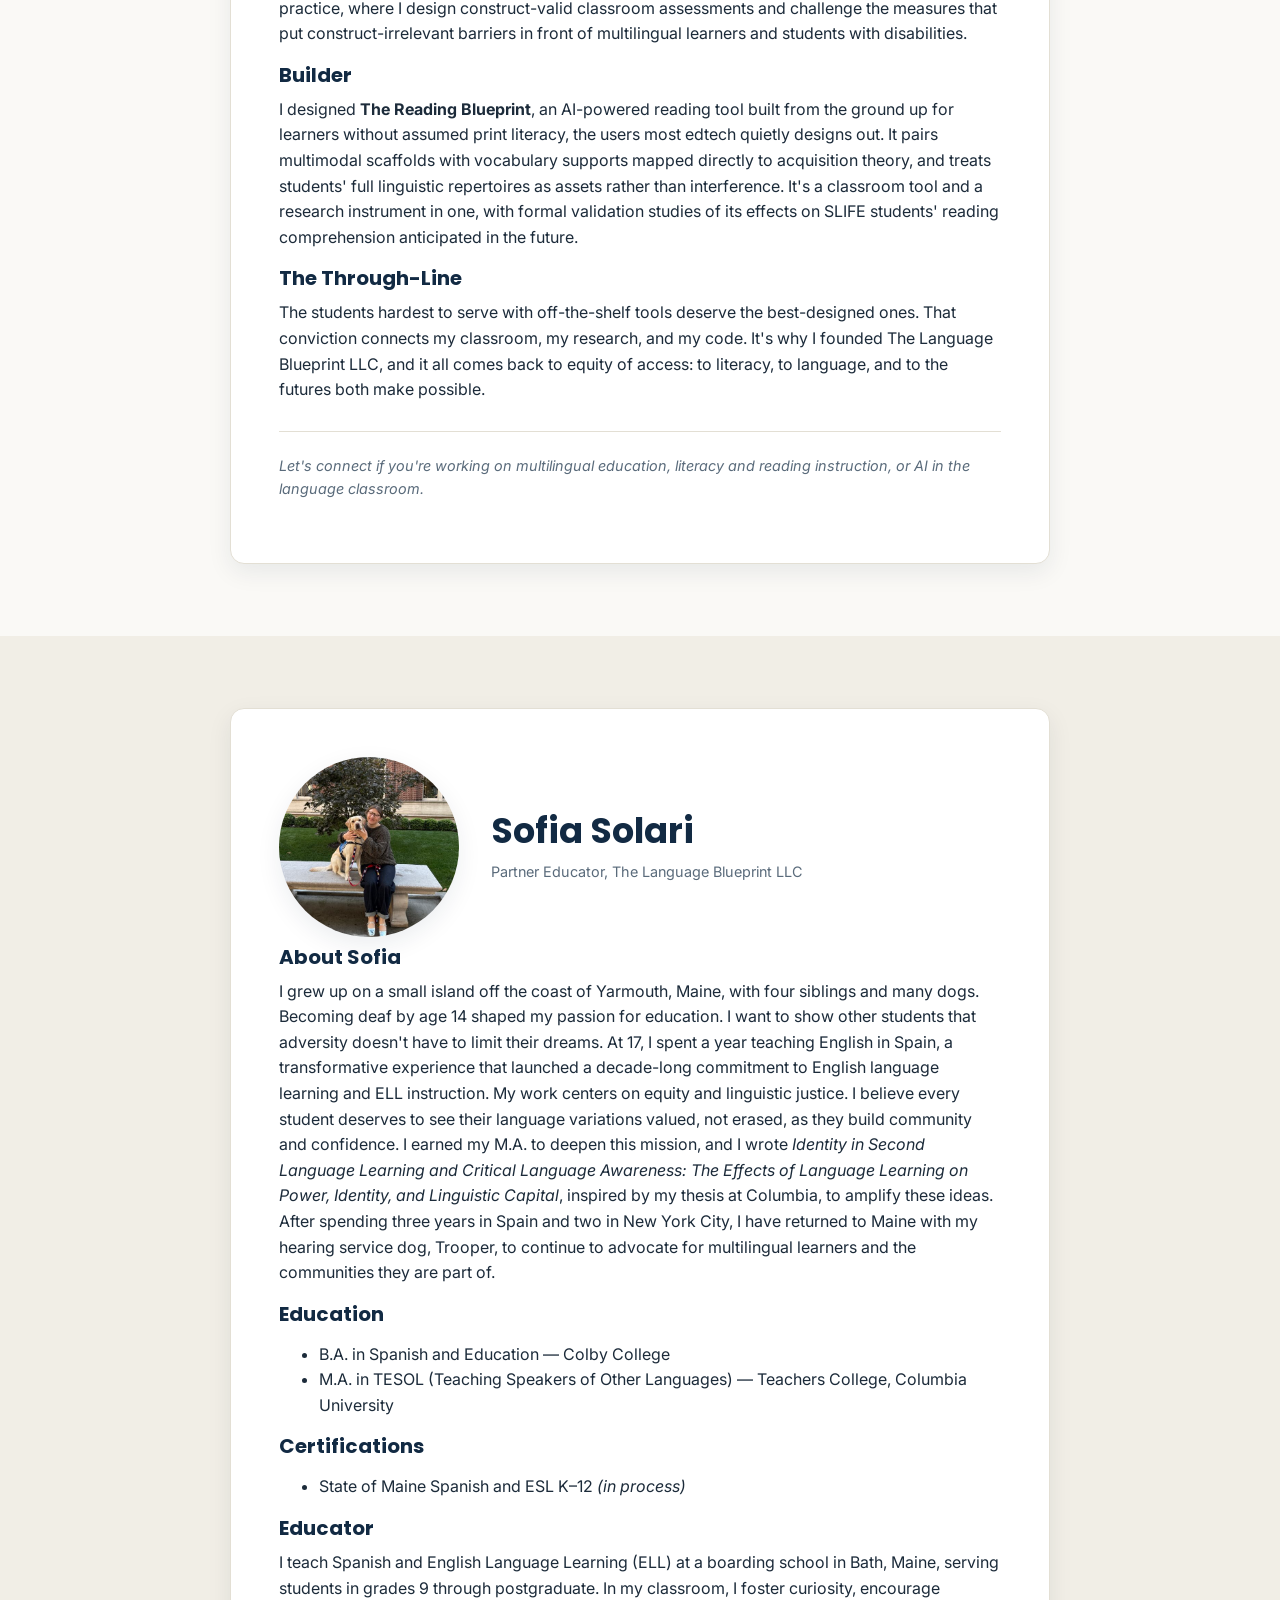
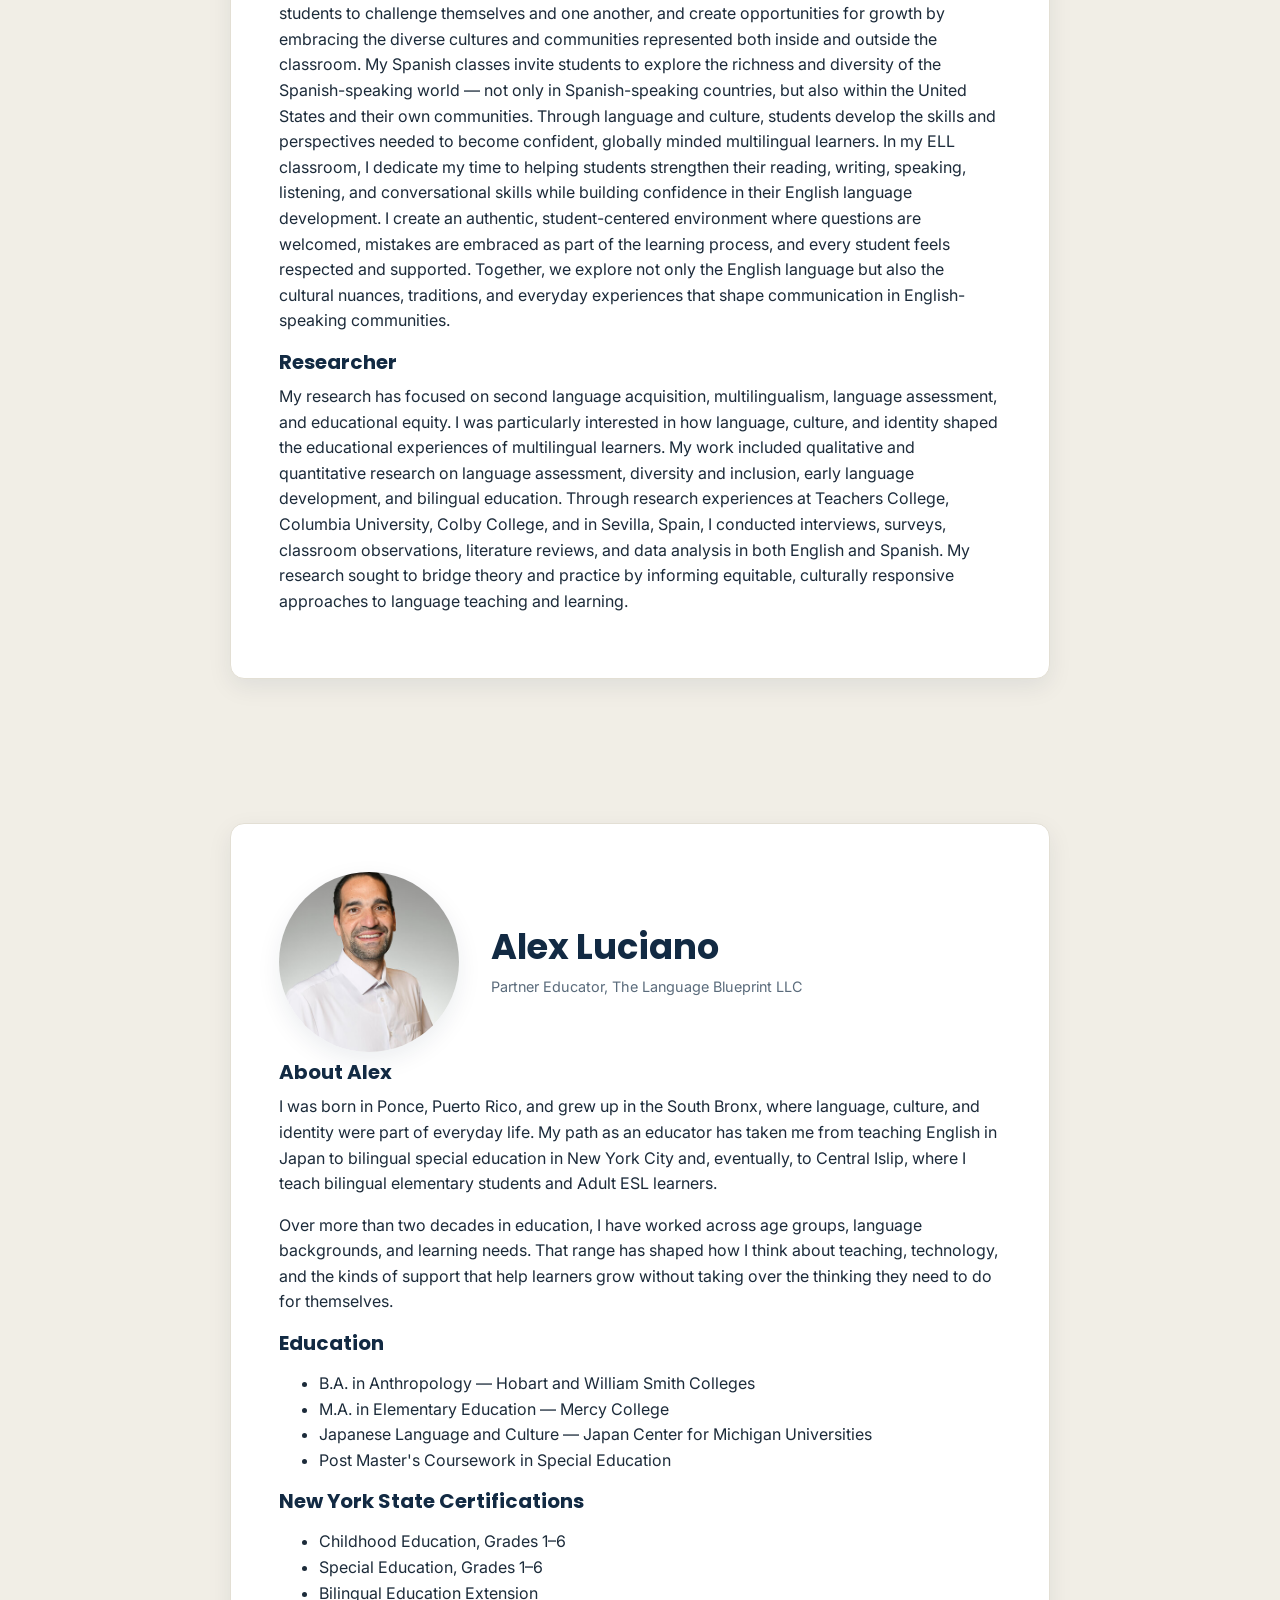
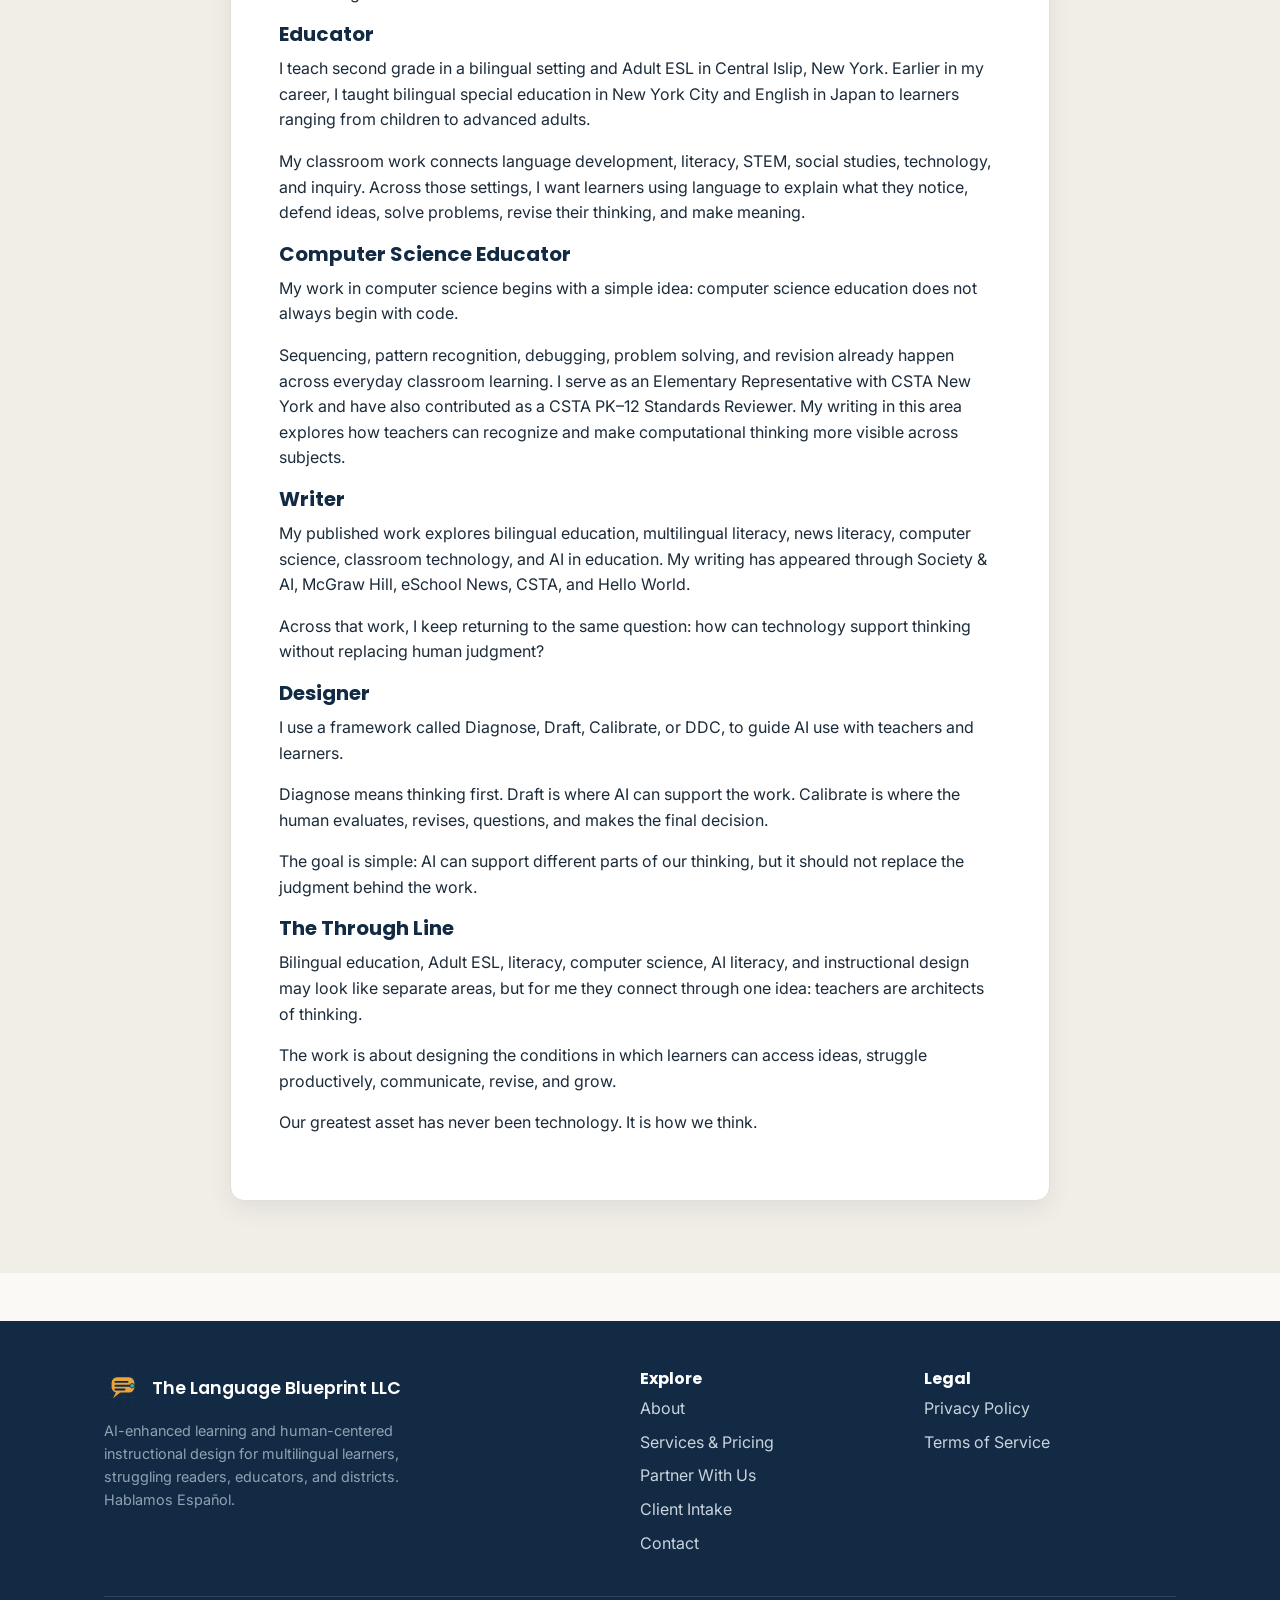
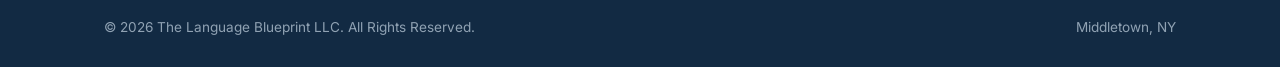
==== commit ceec67d3: "Sharpen Anthony's photo and clarify his teaching role Applies contrast/sharpening correction to Anth" ====
--- a/about.html
+++ b/about.html
@@ -67,7 +67,7 @@
       </ul>
 
       <h3>Educator</h3>
-      <p>I teach secondary multilingual learners in New York: newcomers and Students with Limited or Interrupted Formal Education (SLIFE), the students most schools are least prepared to serve. My classroom is where second language acquisition theory meets a bell schedule. I design sheltered instruction that gives students at the earliest stages of English real access to grade-level texts and ideas, along with a genuine pathway to the NYS English Regents and graduation. And because what students read matters as much as how, I build curriculum around culturally and linguistically sustaining literature, so my students meet their own languages, communities, and experiences on the page.</p>
+      <p>I teach secondary multilingual learners in New York: newcomers and Students with Limited or Interrupted Formal Education (SLIFE), the students most schools are least prepared to serve. My classroom is where second language acquisition theory meets a bell schedule. I teach integrated ENL/ELA to grades 9-12, designing sheltered instruction that gives students at the earliest stages of English real access to grade-level texts and ideas, along with a genuine pathway to the NYS English Regents and graduation. And because what students read matters as much as how, I build curriculum around culturally and linguistically sustaining literature, so my students meet their own languages, communities, and experiences on the page.</p>
 
       <h3>Researcher</h3>
       <p>My research in applied linguistics and literacy education starts from an uncomfortable observation: the field's dominant theories of reading, vocabulary, and assessment quietly assume a print-literate learner, an assumption SLIFE students specifically do not share. I'm working through what vocabulary development, reading comprehension, and valid assessment look like when that assumption is removed. At the center of this work is a reconceptualization of reading comprehension for SLIFE, and a clear account of what that reconceptualization needs to translate to in technology designed for multilingual learners who are SLIFE. The same lens shapes my daily practice, where I design construct-valid classroom assessments and challenge the measures that put construct-irrelevant barriers in front of multilingual learners and students with disabilities.</p>
